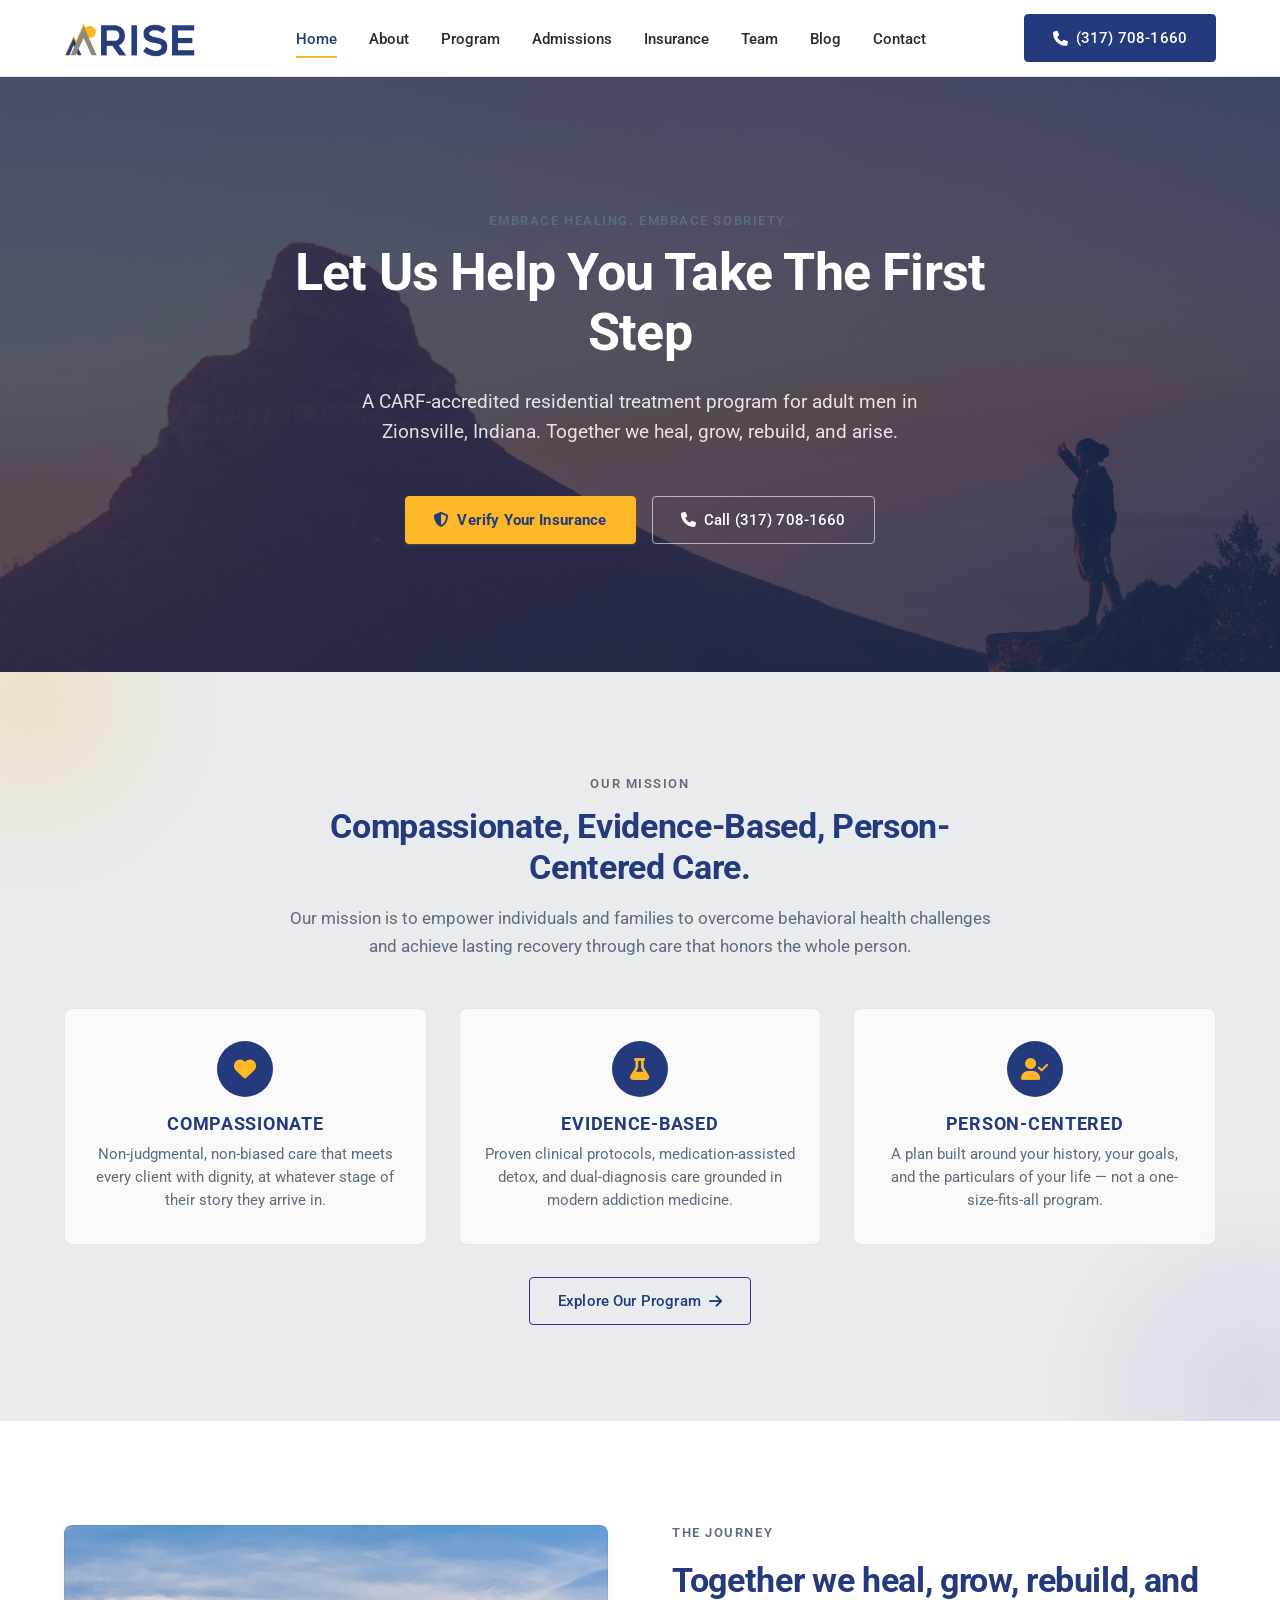
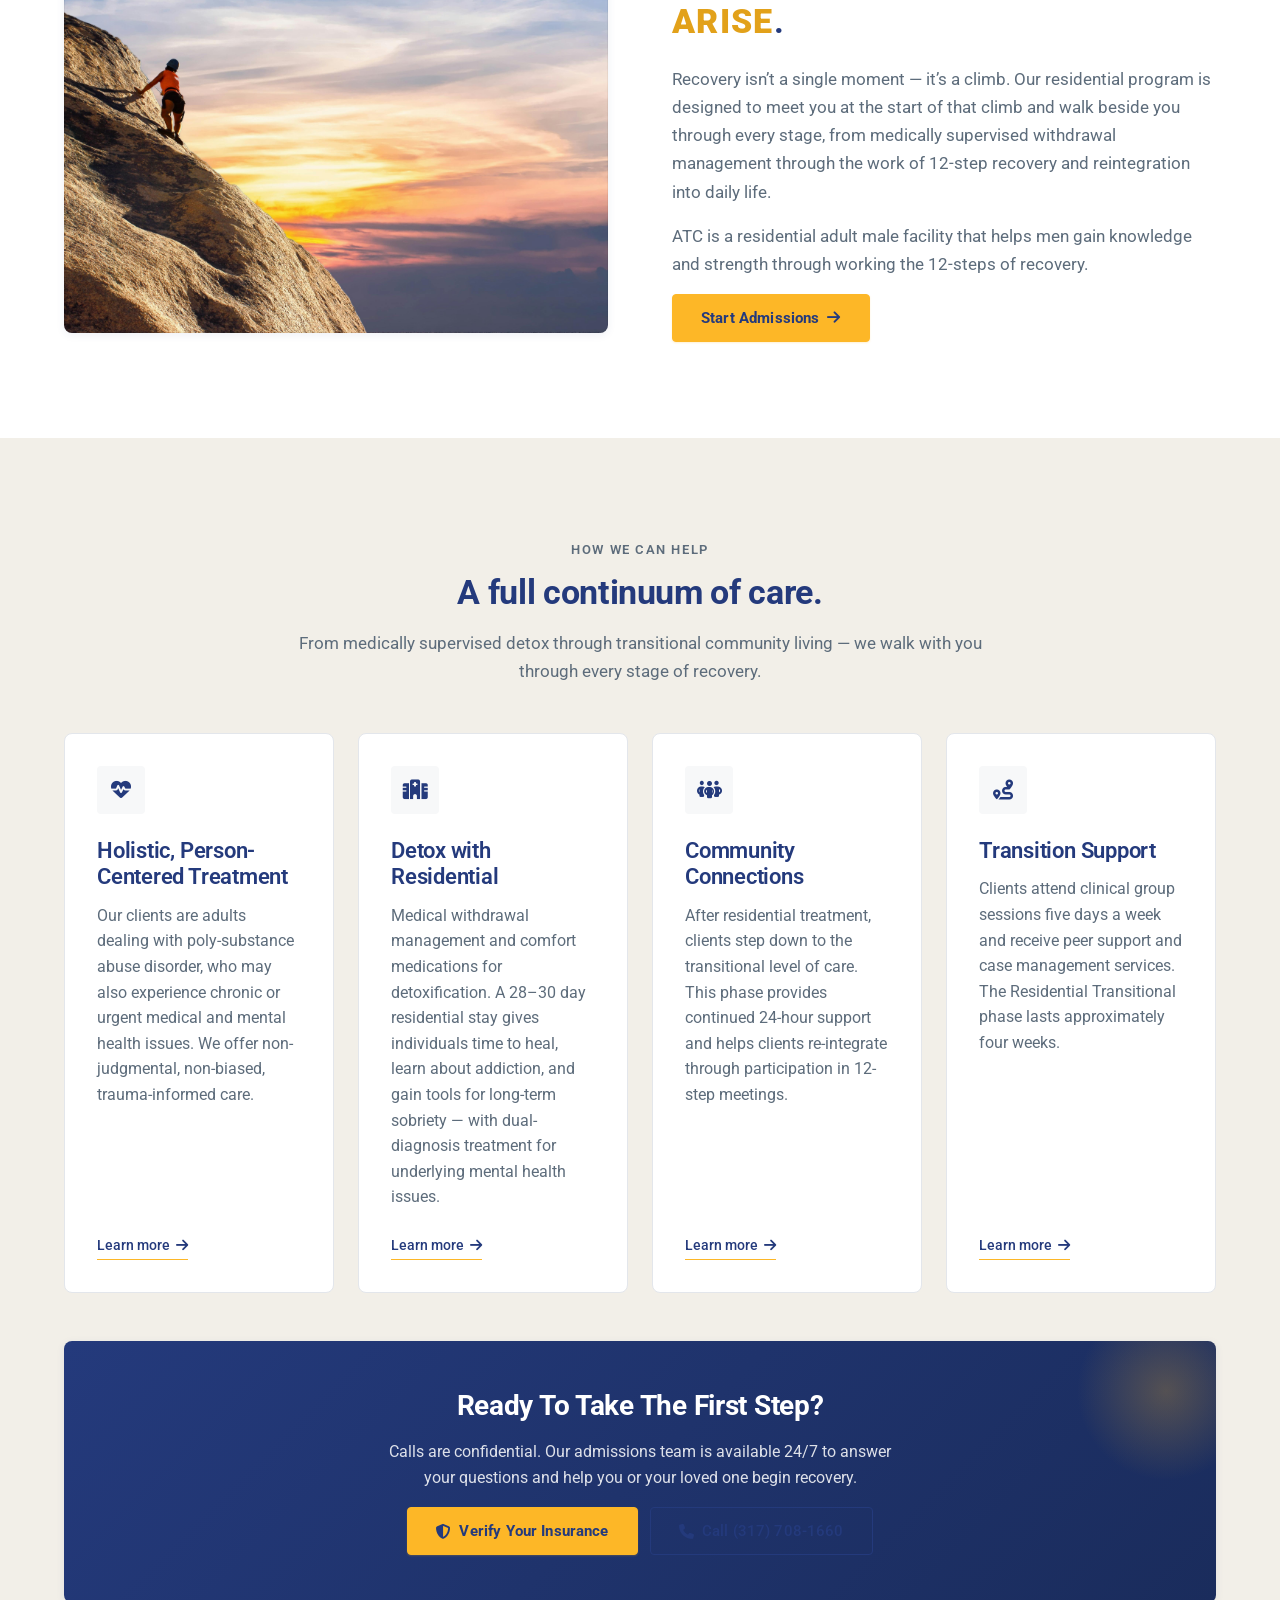
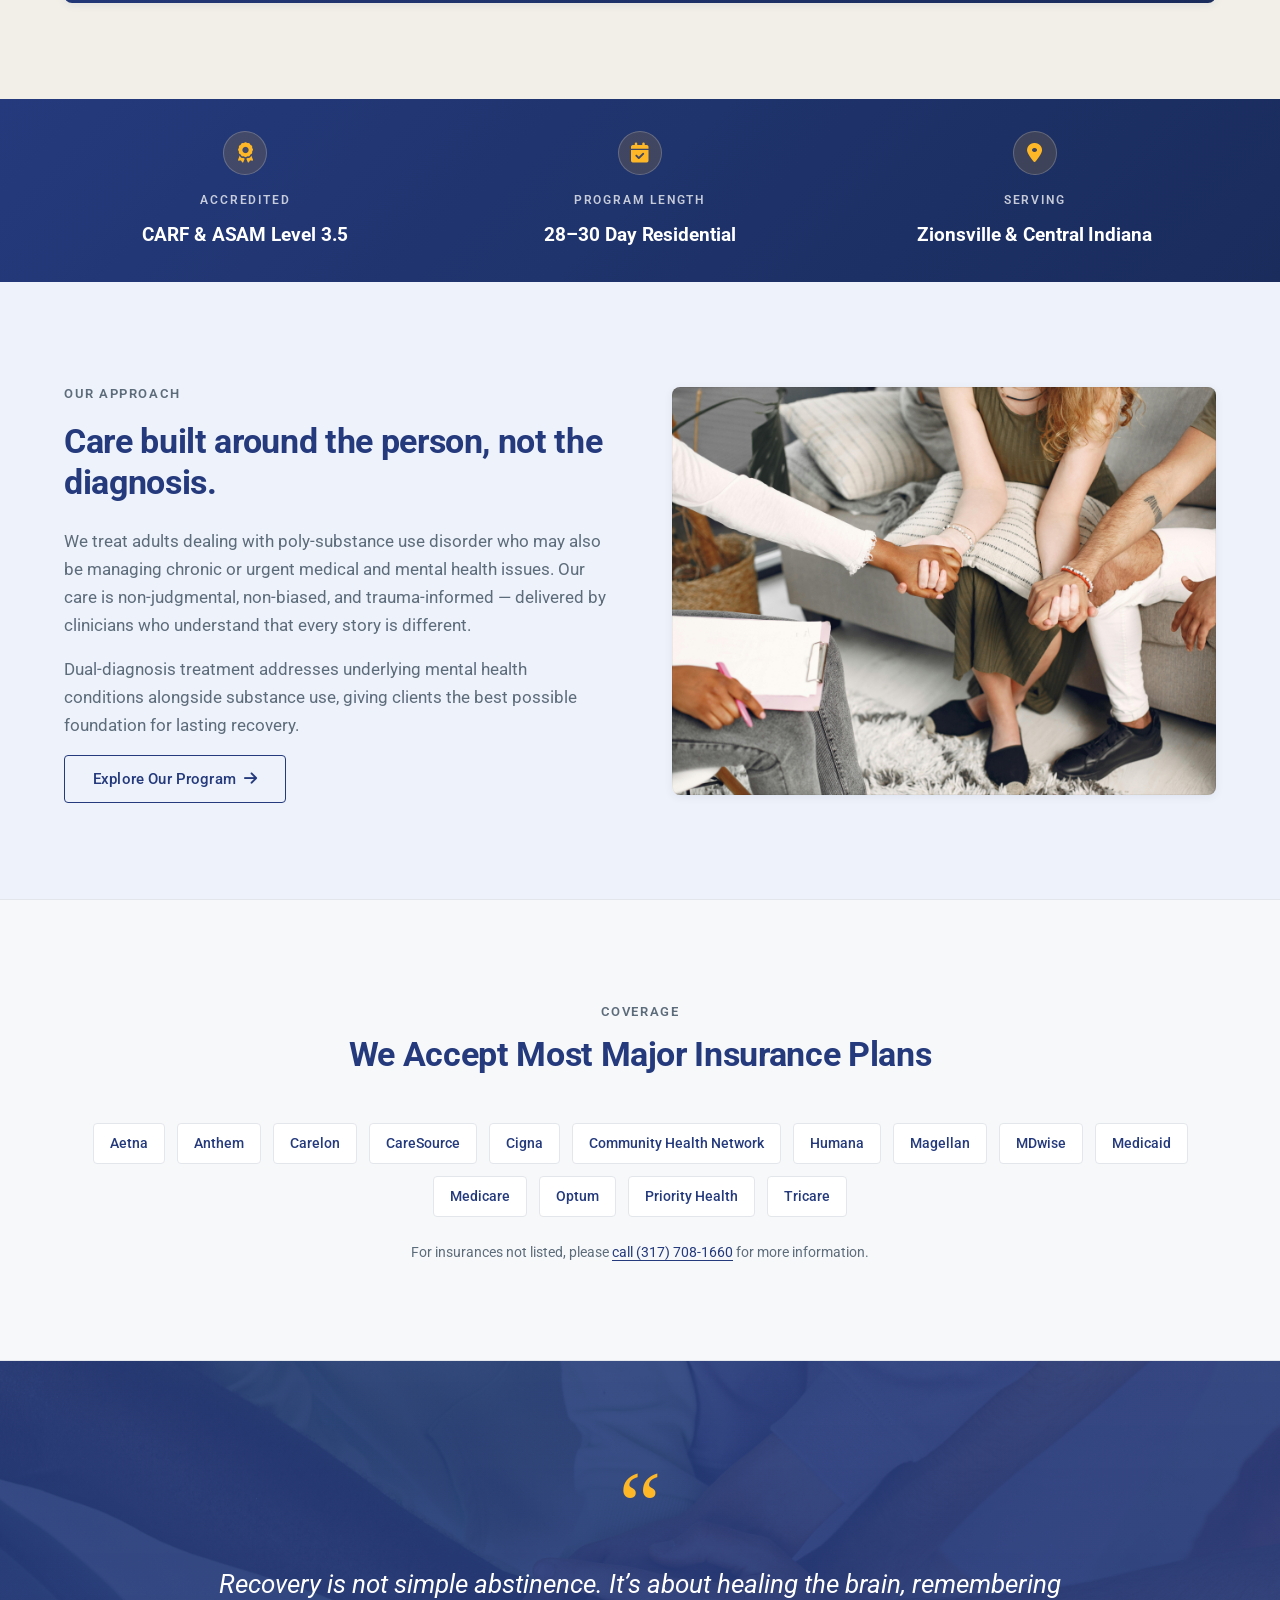
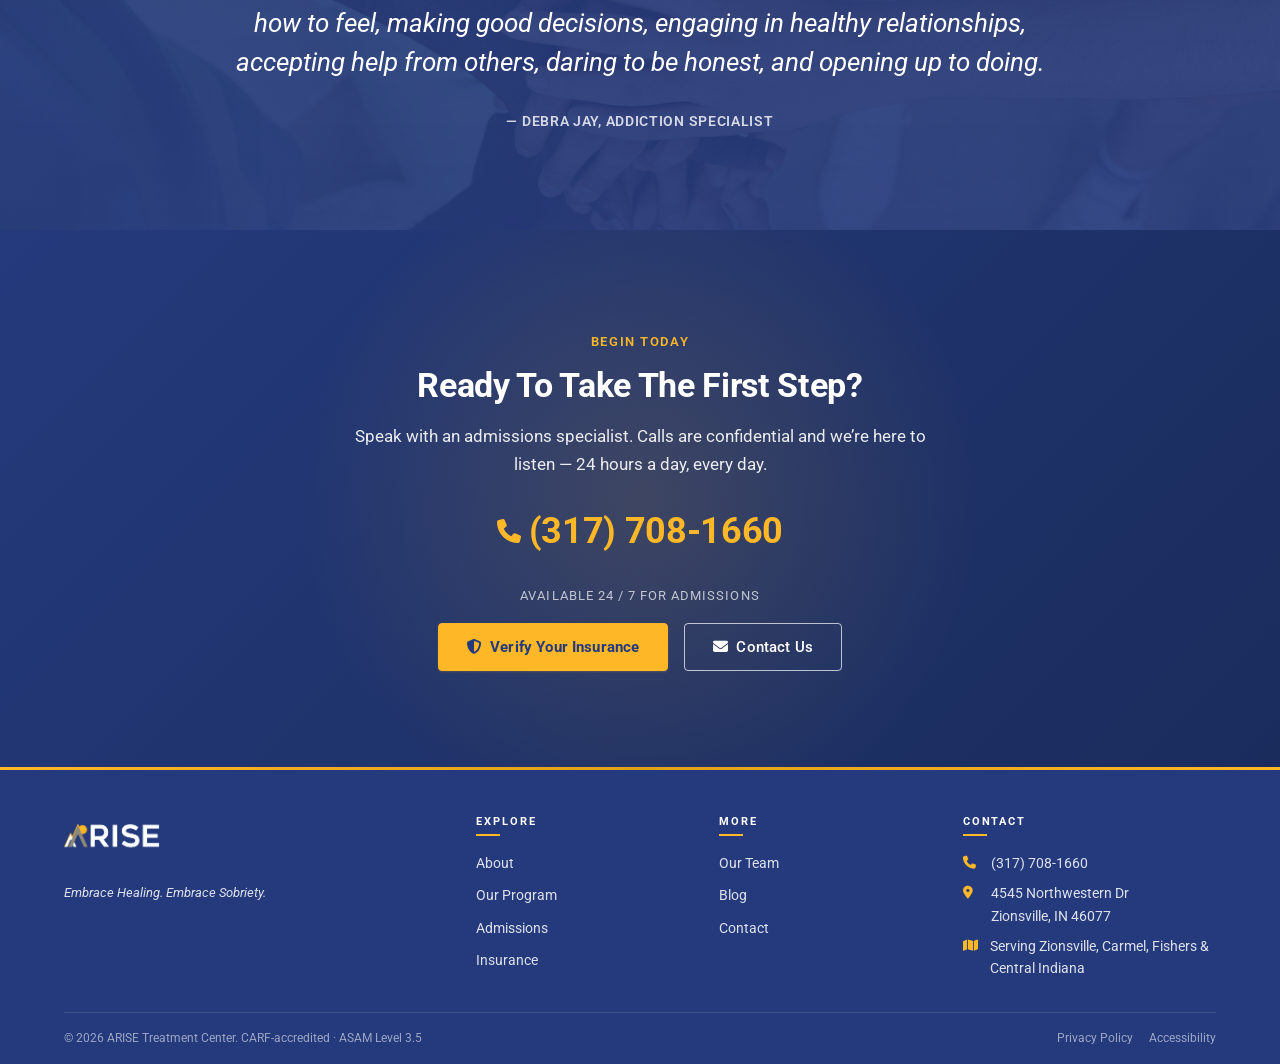
==== index.html @ 54f766f6 "base creation" ====
<!doctype html>
<html lang="en">
<head>
  <meta charset="utf-8">
  <meta name="viewport" content="width=device-width, initial-scale=1">
  <title>ARISE Treatment Center | Residential Addiction Treatment in Zionsville, IN</title>
  <meta name="description" content="ARISE Treatment Center is a CARF-accredited residential addiction treatment facility for adult men in Zionsville, Indiana. Compassionate, evidence-based care to help you take the first step.">
  <meta name="theme-color" content="#243a7c">

  <!-- TODO: Replace with real favicon when brand assets are final -->
  <link rel="icon" href="data:,">

  <!-- Open Graph / social sharing -->
  <meta property="og:title" content="ARISE Treatment Center">
  <meta property="og:description" content="Residential addiction treatment for adult men in Zionsville, Indiana. Let us help you take the first step.">
  <meta property="og:type" content="website">
  <meta property="og:url" content="https://arisetreatmentcenter.org/">

  <!-- Fonts -->
  <link rel="preconnect" href="https://fonts.googleapis.com">
  <link rel="preconnect" href="https://fonts.gstatic.com" crossorigin>
  <link rel="stylesheet" href="https://fonts.googleapis.com/css2?family=Roboto:wght@400;500;700;900&display=swap">

  <!-- Icons -->
  <link rel="stylesheet" href="https://cdnjs.cloudflare.com/ajax/libs/font-awesome/6.5.1/css/all.min.css" crossorigin="anonymous" referrerpolicy="no-referrer">

  <!-- Styles -->
  <link rel="stylesheet" href="assets/css/styles.css">
</head>
<body>
  <a class="skip-link" href="#main">Skip to main content</a>

  <!-- ============== HEADER ============== -->
  <header class="site-header" role="banner">
    <div class="container site-header__inner">
      <a class="site-header__logo" href="index.html" aria-label="ARISE Treatment Center home">
        <img src="assets/images/logo/FULL_WORD.png" alt="ARISE Treatment Center">
      </a>

      <nav class="site-nav" aria-label="Primary">
        <ul>
          <li><a href="index.html" aria-current="page">Home</a></li>
          <li><a href="about.html">About</a></li>
          <li><a href="program.html">Program</a></li>
          <li><a href="admissions.html">Admissions</a></li>
          <li><a href="insurance.html">Insurance</a></li>
          <li><a href="team.html">Team</a></li>
          <li><a href="blog/index.html">Blog</a></li>
          <li><a href="contact.html">Contact</a></li>
        </ul>
      </nav>

      <a class="btn btn-secondary site-header__cta" href="tel:+13177081660">
        <i class="fa-solid fa-phone" aria-hidden="true"></i>
        (317) 708-1660
      </a>

      <button class="nav-toggle" type="button" aria-expanded="false" aria-controls="mobile-nav" aria-label="Toggle navigation menu">
        <span></span>
        <span></span>
        <span></span>
      </button>
    </div>

    <div class="mobile-nav" id="mobile-nav" aria-hidden="true">
      <ul>
        <li><a href="index.html" aria-current="page">Home</a></li>
        <li><a href="about.html">About</a></li>
        <li><a href="program.html">Program</a></li>
        <li><a href="admissions.html">Admissions</a></li>
        <li><a href="insurance.html">Insurance</a></li>
        <li><a href="team.html">Team</a></li>
        <li><a href="blog/index.html">Blog</a></li>
        <li><a href="contact.html">Contact</a></li>
      </ul>
      <a class="btn btn-secondary mobile-nav__cta" href="tel:+13177081660">
        <i class="fa-solid fa-phone" aria-hidden="true"></i>
        Call (317) 708-1660
      </a>
    </div>
  </header>

  <main id="main">
    <!-- ============== HERO ============== -->
    <section class="hero" aria-labelledby="hero-heading">
      <div class="container hero__inner">
        <p class="eyebrow">Embrace Healing. Embrace Sobriety.</p>
        <h1 id="hero-heading" class="hero__display">Let Us Help You Take The First Step</h1>
        <p class="hero__lede">
          A CARF-accredited residential treatment program for adult men in Zionsville, Indiana.
          Together we heal, grow, rebuild, and arise.
        </p>
        <div class="hero__actions">
          <!-- TODO: Replace with Microsoft Forms URL for insurance verification -->
          <a class="btn btn-primary" href="#">
            <i class="fa-solid fa-shield-halved" aria-hidden="true"></i>
            Verify Your Insurance
          </a>
          <a class="btn btn-outline" href="tel:+13177081660">
            <i class="fa-solid fa-phone" aria-hidden="true"></i>
            Call (317) 708-1660
          </a>
        </div>
      </div>
    </section>

    <!-- ============== MISSION ============== -->
    <section class="section section--mist mission" aria-labelledby="mission-heading">
      <div class="container">
        <div class="section-heading">
          <span class="eyebrow">Our Mission</span>
          <h2 id="mission-heading">Compassionate, Evidence-Based, Person-Centered Care.</h2>
          <p>
            Our mission is to empower individuals and families to overcome behavioral health
            challenges and achieve lasting recovery through care that honors the whole person.
          </p>
        </div>

        <div class="pillars">
          <div class="pillar">
            <span class="pillar__icon" aria-hidden="true"><i class="fa-solid fa-heart"></i></span>
            <h3 class="pillar__title">Compassionate</h3>
            <p class="pillar__body">Non-judgmental, non-biased care that meets every client with dignity, at whatever stage of their story they arrive in.</p>
          </div>
          <div class="pillar">
            <span class="pillar__icon" aria-hidden="true"><i class="fa-solid fa-flask"></i></span>
            <h3 class="pillar__title">Evidence-Based</h3>
            <p class="pillar__body">Proven clinical protocols, medication-assisted detox, and dual-diagnosis care grounded in modern addiction medicine.</p>
          </div>
          <div class="pillar">
            <span class="pillar__icon" aria-hidden="true"><i class="fa-solid fa-user-check"></i></span>
            <h3 class="pillar__title">Person-Centered</h3>
            <p class="pillar__body">A plan built around your history, your goals, and the particulars of your life &mdash; not a one-size-fits-all program.</p>
          </div>
        </div>

        <div class="text-center" style="margin-top: var(--space-6);">
          <a class="btn btn-outline" href="program.html">
            Explore Our Program
            <i class="fa-solid fa-arrow-right" aria-hidden="true"></i>
          </a>
        </div>
      </div>
    </section>

    <!-- ============== IMAGE + TEXT SPLIT 1 ============== -->
    <section class="section section--white" aria-labelledby="journey-heading">
      <div class="container">
        <div class="split">
          <div class="split__media">
            <img src="assets/images/photos/climb-first-step.jpg" alt="Person ascending a mountain at sunrise, symbolizing the first step of recovery.">
          </div>
          <div class="split__body">
            <span class="eyebrow">The Journey</span>
            <h2 id="journey-heading">Together we heal, grow, rebuild, and <span class="brand-arise">ARISE</span>.</h2>
            <p>
              Recovery isn&rsquo;t a single moment &mdash; it&rsquo;s a climb. Our residential
              program is designed to meet you at the start of that climb and walk beside you
              through every stage, from medically supervised withdrawal management through
              the work of 12-step recovery and reintegration into daily life.
            </p>
            <p>
              ATC is a residential adult male facility that helps men gain knowledge and
              strength through working the 12-steps of recovery.
            </p>
            <a class="btn btn-primary" href="admissions.html">
              Start Admissions
              <i class="fa-solid fa-arrow-right" aria-hidden="true"></i>
            </a>
          </div>
        </div>
      </div>
    </section>

    <!-- ============== SERVICES ============== -->
    <section class="section section--sand" aria-labelledby="services-heading">
      <div class="container">
        <div class="section-heading">
          <span class="eyebrow">How We Can Help</span>
          <h2 id="services-heading">A full continuum of care.</h2>
          <p>From medically supervised detox through transitional community living — we walk with you through every stage of recovery.</p>
        </div>

        <div class="service-grid">
          <article class="card">
            <span class="card__icon" aria-hidden="true"><i class="fa-solid fa-heart-pulse"></i></span>
            <h3 class="card__title">Holistic, Person-Centered Treatment</h3>
            <p class="card__body">
              Our clients are adults dealing with poly-substance abuse disorder, who may also experience
              chronic or urgent medical and mental health issues. We offer non-judgmental, non-biased,
              trauma-informed care.
            </p>
            <a class="card__link" href="program.html">Learn more <i class="fa-solid fa-arrow-right" aria-hidden="true"></i></a>
          </article>

          <article class="card">
            <span class="card__icon" aria-hidden="true"><i class="fa-solid fa-hospital"></i></span>
            <h3 class="card__title">Detox with Residential</h3>
            <p class="card__body">
              Medical withdrawal management and comfort medications for detoxification. A 28–30 day
              residential stay gives individuals time to heal, learn about addiction, and gain tools
              for long-term sobriety — with dual-diagnosis treatment for underlying mental health issues.
            </p>
            <a class="card__link" href="program.html">Learn more <i class="fa-solid fa-arrow-right" aria-hidden="true"></i></a>
          </article>

          <article class="card">
            <span class="card__icon" aria-hidden="true"><i class="fa-solid fa-people-group"></i></span>
            <h3 class="card__title">Community Connections</h3>
            <p class="card__body">
              After residential treatment, clients step down to the transitional level of care. This phase
              provides continued 24-hour support and helps clients re-integrate through participation in
              12-step meetings.
            </p>
            <a class="card__link" href="program.html">Learn more <i class="fa-solid fa-arrow-right" aria-hidden="true"></i></a>
          </article>

          <article class="card">
            <span class="card__icon" aria-hidden="true"><i class="fa-solid fa-route"></i></span>
            <h3 class="card__title">Transition Support</h3>
            <p class="card__body">
              Clients attend clinical group sessions five days a week and receive peer support and case
              management services. The Residential Transitional phase lasts approximately four weeks.
            </p>
            <a class="card__link" href="program.html">Learn more <i class="fa-solid fa-arrow-right" aria-hidden="true"></i></a>
          </article>
        </div>

        <div class="cta-inline" role="region" aria-label="Next step call to action">
          <h3>Ready To Take The First Step?</h3>
          <p>Calls are confidential. Our admissions team is available 24/7 to answer your questions and help you or your loved one begin recovery.</p>
          <div class="cta-inline__actions">
            <!-- TODO: Replace with Microsoft Forms URL for insurance verification -->
            <a class="btn btn-primary" href="#">
              <i class="fa-solid fa-shield-halved" aria-hidden="true"></i>
              Verify Your Insurance
            </a>
            <a class="btn btn-outline" href="tel:+13177081660">
              <i class="fa-solid fa-phone" aria-hidden="true"></i>
              Call (317) 708-1660
            </a>
          </div>
        </div>
      </div>
    </section>

    <!-- ============== TRUST BAND ============== -->
    <section class="trust-band" aria-label="Credentials and service area">
      <div class="container">
        <div class="trust-band__inner">
          <div class="trust-item">
            <span class="trust-item__icon" aria-hidden="true"><i class="fa-solid fa-award"></i></span>
            <span class="trust-item__label">Accredited</span>
            <span class="trust-item__value">CARF &amp; ASAM Level 3.5</span>
          </div>
          <div class="trust-item">
            <span class="trust-item__icon" aria-hidden="true"><i class="fa-solid fa-calendar-check"></i></span>
            <span class="trust-item__label">Program Length</span>
            <span class="trust-item__value">28&ndash;30 Day Residential</span>
          </div>
          <div class="trust-item">
            <span class="trust-item__icon" aria-hidden="true"><i class="fa-solid fa-location-dot"></i></span>
            <span class="trust-item__label">Serving</span>
            <span class="trust-item__value">Zionsville &amp; Central Indiana</span>
          </div>
        </div>
      </div>
    </section>

    <!-- ============== IMAGE + TEXT SPLIT 2 ============== -->
    <section class="section section--sky" aria-labelledby="care-heading">
      <div class="container">
        <div class="split split--reverse">
          <div class="split__media">
            <img src="assets/images/photos/therapy-hands.jpg" alt="A counseling session showing a therapist and clients holding hands in support.">
          </div>
          <div class="split__body">
            <span class="eyebrow">Our Approach</span>
            <h2 id="care-heading">Care built around the person, not the diagnosis.</h2>
            <p>
              We treat adults dealing with poly-substance use disorder who may also be
              managing chronic or urgent medical and mental health issues. Our care is
              non-judgmental, non-biased, and trauma-informed &mdash; delivered by clinicians
              who understand that every story is different.
            </p>
            <p>
              Dual-diagnosis treatment addresses underlying mental health conditions
              alongside substance use, giving clients the best possible foundation for
              lasting recovery.
            </p>
            <a class="btn btn-outline" href="program.html">
              Explore Our Program
              <i class="fa-solid fa-arrow-right" aria-hidden="true"></i>
            </a>
          </div>
        </div>
      </div>
    </section>

    <!-- ============== INSURANCE STRIP ============== -->
    <section class="insurance section" aria-labelledby="insurance-heading">
      <div class="container">
        <div class="section-heading">
          <span class="eyebrow">Coverage</span>
          <h2 id="insurance-heading">We Accept Most Major Insurance Plans</h2>
        </div>
        <ul class="insurance__list" aria-label="Insurances accepted">
          <li>Aetna</li>
          <li>Anthem</li>
          <li>Carelon</li>
          <li>CareSource</li>
          <li>Cigna</li>
          <li>Community Health Network</li>
          <li>Humana</li>
          <li>Magellan</li>
          <li>MDwise</li>
          <li>Medicaid</li>
          <li>Medicare</li>
          <li>Optum</li>
          <li>Priority Health</li>
          <li>Tricare</li>
        </ul>
        <p class="insurance__note">For insurances not listed, please <a href="tel:+13177081660">call (317) 708-1660</a> for more information.</p>
      </div>
    </section>

    <!-- ============== TESTIMONIAL ============== -->
    <section class="testimonial" aria-label="Featured quote">
      <div class="container">
        <blockquote>
          <q>Recovery is not simple abstinence. It&rsquo;s about healing the brain, remembering how to feel, making good decisions, engaging in healthy relationships, accepting help from others, daring to be honest, and opening up to doing.</q>
          <cite>&mdash; Debra Jay, Addiction Specialist</cite>
        </blockquote>
      </div>
    </section>

    <!-- ============== FINAL CTA (ABOVE FOOTER) ============== -->
    <section class="cta-band section" aria-labelledby="final-cta-heading">
      <div class="container">
        <span class="eyebrow">Begin Today</span>
        <h2 id="final-cta-heading">Ready To Take The First Step?</h2>
        <p>Speak with an admissions specialist. Calls are confidential and we&rsquo;re here to listen &mdash; 24 hours a day, every day.</p>

        <a class="cta-band__phone" href="tel:+13177081660" aria-label="Call ARISE Treatment Center at 317-708-1660">
          <i class="fa-solid fa-phone" aria-hidden="true"></i>
          (317) 708-1660
        </a>
        <span class="cta-band__available">Available 24 / 7 for admissions</span>

        <div class="cta-band__actions">
          <!-- TODO: Replace with Microsoft Forms URL for insurance verification -->
          <a class="btn btn-primary" href="#">
            <i class="fa-solid fa-shield-halved" aria-hidden="true"></i>
            Verify Your Insurance
          </a>
          <a class="btn btn-outline" href="contact.html">
            <i class="fa-solid fa-envelope" aria-hidden="true"></i>
            Contact Us
          </a>
        </div>
      </div>
    </section>
  </main>

  <!-- ============== FOOTER ============== -->
    <footer class="site-footer" role="contentinfo">
    <div class="container">
      <div class="site-footer__grid">
        <div>
          <a class="site-footer__brand" href="index.html"><img src="assets/images/logo/FULL_WORD_w.png" alt="ARISE Treatment Center"></a>
          <p class="site-footer__tagline">Embrace Healing. Embrace Sobriety.</p>
        </div>

        <div>
          <h3>Explore</h3>
          <ul>
            <li><a href="about.html">About</a></li>
            <li><a href="program.html">Our Program</a></li>
            <li><a href="admissions.html">Admissions</a></li>
            <li><a href="insurance.html">Insurance</a></li>
          </ul>
        </div>

        <div>
          <h3>More</h3>
          <ul>
            <li><a href="team.html">Our Team</a></li>
            <li><a href="blog/index.html">Blog</a></li>
            <li><a href="contact.html">Contact</a></li>
          </ul>
        </div>

        <div>
          <h3>Contact</h3>
          <div class="site-footer__contact">
            <div class="site-footer__contact-line">
              <i class="fa-solid fa-phone" aria-hidden="true"></i>
              <a href="tel:+13177081660">(317) 708-1660</a>
            </div>
            <div class="site-footer__contact-line">
              <i class="fa-solid fa-location-dot" aria-hidden="true"></i>
              <span>4545 Northwestern Dr<br>Zionsville, IN 46077</span>
            </div>
            <div class="site-footer__contact-line">
              <i class="fa-solid fa-map" aria-hidden="true"></i>
              <span>Serving Zionsville, Carmel, Fishers &amp; Central Indiana</span>
            </div>
          </div>
        </div>
      </div>

      <div class="site-footer__bottom">
        <span>&copy; 2026 ARISE Treatment Center. CARF-accredited &middot; ASAM Level 3.5</span>
        <div class="site-footer__bottom-links">
          <a href="#">Privacy Policy</a>
          <a href="#">Accessibility</a>
        </div>
      </div>
    </div>
  </footer>

  <a class="sticky-call" href="tel:+13177081660" aria-label="Call ARISE Treatment Center at (317) 708-1660">
    <i class="fa-solid fa-phone" aria-hidden="true"></i>
    <span>Call Now</span>
  </a>

  <script src="assets/js/main.js" defer></script>
</body>
</html>
---- assets/css/styles.css ----
/* =========================================================
   ARISE Treatment Center — Design System & Global Styles
   Clean modern. Navy + warm gray foundation, yellow as a small accent.
   ========================================================= */

/* ---------- Reset ---------- */
*,
*::before,
*::after {
  box-sizing: border-box;
}

html {
  -webkit-text-size-adjust: 100%;
  scroll-behavior: smooth;
}

body,
h1, h2, h3, h4, h5, h6,
p, figure, blockquote, dl, dd, ul, ol {
  margin: 0;
}

ul, ol {
  padding: 0;
  list-style: none;
}

img, svg, video {
  max-width: 100%;
  height: auto;
  display: block;
}

a {
  color: inherit;
  text-decoration: none;
}

button {
  font: inherit;
  cursor: pointer;
  border: none;
  background: none;
}

/* ---------- Design tokens ---------- */
:root {
  /* Brand colors */
  --color-navy:        #243a7c;
  --color-navy-dark:   #1a2c5c;
  --color-yellow:      #fdb727;
  --color-yellow-dark: #e2a11a;
  --color-warm-gray:   #8e8978;

  /* Neutrals */
  --color-off-white:   #f7f8f9;
  --color-white:       #ffffff;
  --color-text:        #2b2b2b;
  --color-text-muted:  #5d6c7b;
  --color-border:      #e3e6eb;

  /* Spacing scale */
  --space-1:  4px;
  --space-2:  8px;
  --space-3:  12px;
  --space-4:  16px;
  --space-5:  24px;
  --space-6:  32px;
  --space-7:  48px;
  --space-8:  64px;
  --space-9:  96px;
  --space-10: 128px;

  /* Typography */
  --font-sans: "Roboto", -apple-system, BlinkMacSystemFont, "Segoe UI", sans-serif;

  --fs-display: 52px;
  --fs-h1:      44px;
  --fs-h2:      34px;
  --fs-h3:      22px;
  --fs-body:    17px;
  --fs-small:   14px;

  --lh-tight: 1.2;
  --lh-body:  1.65;

  --fw-regular:  400;
  --fw-medium:   500;
  --fw-semibold: 600;
  --fw-bold:     700;
  --fw-black:    900;

  /* Layout */
  --container-max: 1200px;
  --radius-sm: 4px;
  --radius-md: 8px;
  --radius-lg: 12px;

  /* Elevation — subtle, not marketing-y */
  --shadow-sm: 0 1px 2px rgba(36, 58, 124, 0.06);
  --shadow-md: 0 2px 8px rgba(36, 58, 124, 0.08);
  --shadow-lg: 0 8px 24px rgba(36, 58, 124, 0.10);

  --ease: cubic-bezier(0.2, 0.8, 0.2, 1);
}

@media (max-width: 640px) {
  :root {
    --fs-display: 34px;
    --fs-h1:      30px;
    --fs-h2:      24px;
    --fs-h3:      20px;
    --fs-body:    16px;
  }
}

/* ---------- Base ---------- */
body {
  font-family: var(--font-sans);
  font-size: var(--fs-body);
  line-height: var(--lh-body);
  color: var(--color-text);
  background: var(--color-white);
  -webkit-font-smoothing: antialiased;
  -moz-osx-font-smoothing: grayscale;
}

h1, h2, h3, h4 {
  line-height: var(--lh-tight);
  color: var(--color-navy);
  font-weight: var(--fw-medium);
  letter-spacing: -0.01em;
}

h1 { font-size: var(--fs-h1); font-weight: var(--fw-bold); }
h2 { font-size: var(--fs-h2); font-weight: var(--fw-bold); }
h3 { font-size: var(--fs-h3); font-weight: var(--fw-semibold); }

p { color: var(--color-text); }

a {
  color: var(--color-navy);
  text-decoration: underline;
  text-decoration-thickness: 1px;
  text-underline-offset: 3px;
  transition: color 0.2s var(--ease);
}
a:hover { color: var(--color-yellow-dark); }

:focus-visible {
  outline: 2px solid var(--color-yellow);
  outline-offset: 3px;
  border-radius: 2px;
}

/* Accessibility helpers */
.sr-only {
  position: absolute;
  width: 1px; height: 1px;
  padding: 0; margin: -1px;
  overflow: hidden;
  clip: rect(0, 0, 0, 0);
  white-space: nowrap;
  border: 0;
}

.skip-link {
  position: absolute;
  left: -9999px;
  top: 0;
  background: var(--color-navy);
  color: var(--color-white);
  padding: var(--space-3) var(--space-5);
  z-index: 1000;
}
.skip-link:focus {
  left: var(--space-4);
  top: var(--space-4);
}

/* ---------- Layout utilities ---------- */
.container {
  width: 100%;
  max-width: var(--container-max);
  margin-inline: auto;
  padding-inline: var(--space-5);
}

.section {
  padding-block: var(--space-8);
}

@media (min-width: 1025px) {
  .section { padding-block: var(--space-9); }
}

.section--navy {
  background: var(--color-navy);
  color: var(--color-white);
}
.section--navy h1,
.section--navy h2,
.section--navy h3 { color: var(--color-white); }
.section--navy p { color: rgba(255, 255, 255, 0.9); }

.section--off-white { background: var(--color-off-white); }
.section--white     { background: var(--color-white); }
.section--cream     { background: #fdf6e3; }
.section--sand      { background: #f2efe8; }
.section--sky       { background: #eef2fa; }
.section--mist      { background: #e9ecef; }
.section--gradient-warm {
  background: linear-gradient(135deg, #fdf6e3 0%, #fbeac6 100%);
}
.section--gradient-cool {
  background: linear-gradient(180deg, #eef2fa 0%, #f7f8fb 100%);
}

/* ARISE wordmark emphasis inside body copy */
.brand-arise {
  font-weight: var(--fw-black);
  letter-spacing: 0.04em;
  color: var(--color-yellow-dark);
}
.section--navy .brand-arise,
.testimonial .brand-arise,
.hero .brand-arise { color: var(--color-yellow); }

.text-center { text-align: center; }

.eyebrow {
  display: inline-block;
  font-size: 13px;
  font-weight: var(--fw-semibold);
  text-transform: uppercase;
  letter-spacing: 0.12em;
  color: var(--color-text-muted);
  margin-bottom: var(--space-3);
}
.section--navy .eyebrow { color: rgba(255, 255, 255, 0.75); }

/* ---------- Buttons ---------- */
.btn {
  position: relative;
  display: inline-flex;
  align-items: center;
  justify-content: center;
  gap: var(--space-2);
  padding: 14px 28px;
  font-family: var(--font-sans);
  font-size: 15px;
  font-weight: var(--fw-medium);
  text-decoration: none;
  letter-spacing: 0.01em;
  border-radius: var(--radius-sm);
  border: 1.5px solid transparent;
  transition: background 0.25s var(--ease), color 0.25s var(--ease), border-color 0.25s var(--ease), transform 0.2s var(--ease), box-shadow 0.25s var(--ease);
  cursor: pointer;
  line-height: 1.2;
  overflow: hidden;
  isolation: isolate;
}
.btn i { transition: transform 0.25s var(--ease); }
.btn:hover { transform: translateY(-2px); }
.btn:hover i { transform: translateX(3px); }
.btn:active { transform: translateY(0); }

/* Yellow: primary action. Navy text on yellow meets AA contrast. */
.btn-primary {
  background: var(--color-yellow);
  color: var(--color-navy);
  border-color: var(--color-yellow);
  font-weight: var(--fw-bold);
  box-shadow: 0 1px 2px rgba(253, 183, 39, 0.2);
}
.btn-primary:hover {
  background: var(--color-yellow-dark);
  border-color: var(--color-yellow-dark);
  color: var(--color-navy);
  box-shadow: 0 6px 16px rgba(253, 183, 39, 0.35);
}

.btn-secondary {
  background: var(--color-navy);
  color: var(--color-white);
  border-color: var(--color-navy);
}
.btn-secondary:hover {
  background: var(--color-navy-dark);
  border-color: var(--color-navy-dark);
  color: var(--color-white);
  box-shadow: 0 6px 16px rgba(36, 58, 124, 0.3);
}

/* Outline: "fill from left" animation on hover */
.btn-outline {
  background: transparent;
  color: var(--color-navy);
  border-color: var(--color-navy);
  position: relative;
}
.btn-outline::before {
  content: "";
  position: absolute;
  inset: 0;
  background: var(--color-navy);
  transform: scaleX(0);
  transform-origin: left center;
  transition: transform 0.35s var(--ease);
  z-index: -1;
}
.btn-outline:hover::before { transform: scaleX(1); }
.btn-outline:hover { color: var(--color-white); }

.section--navy .btn-outline,
.hero .btn-outline {
  color: var(--color-white);
  border-color: rgba(255, 255, 255, 0.6);
}
.section--navy .btn-outline::before,
.hero .btn-outline::before { background: var(--color-white); }
.section--navy .btn-outline:hover,
.hero .btn-outline:hover {
  color: var(--color-navy);
  border-color: var(--color-white);
}

/* Reduced motion: keep color changes, drop movement */
@media (prefers-reduced-motion: reduce) {
  .btn, .btn i, .btn-outline::before { transition: background 0.2s, color 0.2s, border-color 0.2s; transform: none !important; }
  .btn:hover { transform: none; }
  .btn-outline::before { display: none; }
  .btn-outline:hover { background: var(--color-navy); color: var(--color-white); }
}

/* ---------- Card ---------- */
.card {
  background: var(--color-white);
  border: 1px solid var(--color-border);
  border-radius: var(--radius-md);
  padding: var(--space-6);
  transition: border-color 0.2s var(--ease), box-shadow 0.2s var(--ease);
  height: 100%;
  display: flex;
  flex-direction: column;
}
.card:hover {
  border-color: var(--color-navy);
  box-shadow: var(--shadow-md);
}
.card__icon {
  width: 48px;
  height: 48px;
  display: inline-flex;
  align-items: center;
  justify-content: center;
  color: var(--color-navy);
  background: var(--color-off-white);
  border-radius: var(--radius-sm);
  font-size: 20px;
  margin-bottom: var(--space-5);
}
.card__title {
  margin-bottom: var(--space-3);
  color: var(--color-navy);
}
.card__body {
  color: var(--color-text-muted);
  flex: 1;
  margin-bottom: var(--space-5);
  font-size: 16px;
  line-height: 1.6;
}
.card__link {
  font-weight: var(--fw-medium);
  color: var(--color-navy);
  text-decoration: none;
  font-size: 14px;
  display: inline-flex;
  align-items: center;
  gap: 6px;
  border-bottom: 1.5px solid var(--color-yellow);
  padding-bottom: 2px;
  align-self: flex-start;
  transition: color 0.2s var(--ease), border-color 0.2s var(--ease);
}
.card__link i { transition: transform 0.25s var(--ease); }
.card:hover .card__link { color: var(--color-yellow-dark); }
.card:hover .card__link i { transform: translateX(4px); }
@media (prefers-reduced-motion: reduce) {
  .card__link i, .split__media img { transition: none; transform: none !important; }
}

/* ---------- Header ---------- */
.site-header {
  position: sticky;
  top: 0;
  z-index: 100;
  background: var(--color-white);
  border-bottom: 1px solid var(--color-border);
}
.site-header__inner {
  display: flex;
  align-items: center;
  justify-content: space-between;
  gap: var(--space-5);
  padding-block: var(--space-3);
}
.site-header__logo {
  display: inline-flex;
  align-items: center;
  text-decoration: none;
}
.site-header__logo img {
  height: 44px;
  width: auto;
}

.site-nav {
  display: none;
}
.site-nav ul {
  display: flex;
  gap: var(--space-6);
}
.site-nav a {
  color: var(--color-text);
  text-decoration: none;
  font-weight: var(--fw-medium);
  font-size: 15px;
  padding: var(--space-2) 0;
  position: relative;
  transition: color 0.2s var(--ease);
}
.site-nav a:hover { color: var(--color-navy); }
.site-nav a[aria-current="page"] {
  color: var(--color-navy);
}
.site-nav a[aria-current="page"]::after {
  content: "";
  position: absolute;
  left: 0; right: 0; bottom: -2px;
  height: 2px;
  background: var(--color-yellow);
}

.site-header__cta { display: none; }

.nav-toggle {
  display: inline-flex;
  flex-direction: column;
  justify-content: center;
  gap: 5px;
  width: 44px;
  height: 44px;
  padding: 10px;
  border-radius: var(--radius-sm);
}
.nav-toggle:hover { background: var(--color-off-white); }
.nav-toggle span {
  display: block;
  width: 100%;
  height: 2px;
  background: var(--color-navy);
  transition: transform 0.2s var(--ease), opacity 0.2s var(--ease);
}
.nav-toggle[aria-expanded="true"] span:nth-child(1) { transform: translateY(7px) rotate(45deg); }
.nav-toggle[aria-expanded="true"] span:nth-child(2) { opacity: 0; }
.nav-toggle[aria-expanded="true"] span:nth-child(3) { transform: translateY(-7px) rotate(-45deg); }

.mobile-nav {
  display: none;
  background: var(--color-white);
  border-top: 1px solid var(--color-border);
  padding: var(--space-5);
}
.mobile-nav[aria-hidden="false"] { display: block; }
.mobile-nav ul {
  display: flex;
  flex-direction: column;
  gap: 0;
}
.mobile-nav a {
  display: block;
  padding: var(--space-4) 0;
  color: var(--color-text);
  font-weight: var(--fw-medium);
  text-decoration: none;
  border-bottom: 1px solid var(--color-border);
}
.mobile-nav a[aria-current="page"] { color: var(--color-navy); }
.mobile-nav__cta { margin-top: var(--space-5); width: 100%; }

@media (min-width: 1025px) {
  .site-nav { display: block; }
  .site-header__cta { display: inline-flex; }
  .nav-toggle { display: none; }
  .mobile-nav { display: none !important; }
  .site-header__logo img { height: 52px; }
}

/* ---------- Hero ---------- */
.hero {
  background-color: var(--color-navy);
  background-image: linear-gradient(rgba(26, 40, 85, 0.80), rgba(26, 40, 85, 0.70)),
                    url("../images/photos/hero-mountain-sunset.jpg");
  background-size: cover;
  background-position: center 40%;
  color: var(--color-white);
  padding-block: var(--space-9);
  position: relative;
  overflow: hidden;
}
.hero__inner {
  position: relative;
  max-width: 820px;
  margin-inline: auto;
  text-align: center;
}
.hero__display {
  font-size: var(--fs-display);
  font-weight: var(--fw-bold);
  line-height: 1.15;
  color: var(--color-white);
  margin-bottom: var(--space-5);
  letter-spacing: -0.015em;
}
.hero__lede {
  font-size: 18px;
  color: rgba(255, 255, 255, 0.85);
  margin-bottom: var(--space-7);
  line-height: 1.6;
  max-width: 640px;
  margin-inline: auto;
}
.hero__actions {
  display: flex;
  flex-wrap: wrap;
  gap: var(--space-4);
  justify-content: center;
}

@media (min-width: 1025px) {
  .hero { padding-block: var(--space-10); }
  .hero__lede { font-size: 19px; }
}

/* ---------- Image + text split ---------- */
.split {
  display: grid;
  grid-template-columns: 1fr;
  gap: var(--space-6);
  align-items: center;
}
@media (min-width: 1025px) {
  .split { grid-template-columns: 1fr 1fr; gap: var(--space-8); }
  .split--reverse .split__media { order: 2; }
}
.split__media {
  position: relative;
  aspect-ratio: 4 / 3;
  border-radius: var(--radius-md);
  overflow: hidden;
  box-shadow: var(--shadow-md);
}
.split__media img {
  width: 100%;
  height: 100%;
  object-fit: cover;
  display: block;
  transition: transform 0.6s var(--ease);
}
.split:hover .split__media img { transform: scale(1.03); }
.split__media::after {
  content: "";
  position: absolute;
  inset: 0;
  border-radius: var(--radius-md);
  box-shadow: inset 0 0 0 1px rgba(0, 0, 0, 0.05);
  pointer-events: none;
}
.split__body h2 { margin-bottom: var(--space-5); }
.split__body p { color: var(--color-text-muted); font-size: 17px; margin-bottom: var(--space-4); }
.split__body .eyebrow { margin-bottom: var(--space-4); }

/* ---------- Trust band (CARF / ASAM / area) ---------- */
.trust-band {
  background: linear-gradient(135deg, #243a7c 0%, #1a2c5c 100%);
  color: var(--color-white);
  padding-block: var(--space-6);
}
.trust-band .trust-item__label { color: rgba(255, 255, 255, 0.75); }
.trust-band .trust-item__value { color: var(--color-white); }
.trust-band .trust-item__icon {
  background: rgba(253, 183, 39, 0.15);
  color: var(--color-yellow);
  border-color: rgba(255, 255, 255, 0.2);
}
.trust-band__inner {
  display: grid;
  grid-template-columns: 1fr;
  gap: var(--space-5);
  text-align: center;
  align-items: center;
}
@media (min-width: 641px) {
  .trust-band__inner { grid-template-columns: repeat(3, 1fr); gap: var(--space-6); }
}
.trust-item {
  display: flex;
  flex-direction: column;
  align-items: center;
  gap: var(--space-2);
}
.trust-item__label {
  font-size: 12px;
  font-weight: var(--fw-semibold);
  text-transform: uppercase;
  letter-spacing: 0.15em;
  color: var(--color-text-muted);
}
.trust-item__value {
  font-size: 19px;
  font-weight: var(--fw-bold);
  color: var(--color-navy);
  letter-spacing: -0.005em;
}
.trust-item__icon {
  width: 44px;
  height: 44px;
  display: inline-flex;
  align-items: center;
  justify-content: center;
  background: var(--color-white);
  color: var(--color-yellow-dark);
  border-radius: 50%;
  font-size: 20px;
  margin-bottom: var(--space-2);
  border: 1px solid var(--color-border);
}

/* ---------- Mission pillars (3-across values row) ---------- */
.mission {
  position: relative;
  overflow: hidden;
}
.mission::before,
.mission::after {
  content: "";
  position: absolute;
  width: 420px;
  height: 420px;
  border-radius: 50%;
  pointer-events: none;
  z-index: 0;
}
.mission::before {
  top: -180px;
  left: -180px;
  background: radial-gradient(circle, rgba(253, 183, 39, 0.18) 0%, transparent 70%);
}
.mission::after {
  bottom: -180px;
  right: -180px;
  background: radial-gradient(circle, rgba(36, 58, 124, 0.10) 0%, transparent 70%);
}
.mission > .container { position: relative; z-index: 1; }

.pillars {
  display: grid;
  grid-template-columns: 1fr;
  gap: var(--space-5);
  margin-top: var(--space-7);
}
@media (min-width: 641px) {
  .pillars { grid-template-columns: repeat(3, 1fr); gap: var(--space-6); }
}
.pillar {
  text-align: center;
  padding: var(--space-6) var(--space-5);
  background: rgba(255, 255, 255, 0.7);
  border: 1px solid var(--color-border);
  border-radius: var(--radius-md);
  backdrop-filter: blur(4px);
  transition: transform 0.25s var(--ease), border-color 0.25s var(--ease), box-shadow 0.25s var(--ease);
}
.pillar:hover {
  transform: translateY(-3px);
  border-color: var(--color-yellow);
  box-shadow: var(--shadow-md);
}
.pillar__icon {
  width: 56px;
  height: 56px;
  display: inline-flex;
  align-items: center;
  justify-content: center;
  background: var(--color-navy);
  color: var(--color-yellow);
  border-radius: 50%;
  font-size: 22px;
  margin-bottom: var(--space-4);
}
.pillar__title {
  color: var(--color-navy);
  margin-bottom: var(--space-2);
  font-size: 18px;
  font-weight: var(--fw-bold);
  text-transform: uppercase;
  letter-spacing: 0.04em;
}
.pillar__body {
  color: var(--color-text-muted);
  font-size: 15px;
  line-height: 1.55;
}

/* ---------- Section heading block ---------- */
.section-heading {
  text-align: center;
  max-width: 720px;
  margin: 0 auto var(--space-7);
}
.section-heading p {
  color: var(--color-text-muted);
  margin-top: var(--space-4);
  font-size: 17px;
}
.section--navy .section-heading p { color: rgba(255, 255, 255, 0.85); }

/* ---------- Service grid ---------- */
.service-grid {
  display: grid;
  grid-template-columns: 1fr;
  gap: var(--space-5);
}
@media (min-width: 641px) {
  .service-grid { grid-template-columns: repeat(2, 1fr); }
}
@media (min-width: 1025px) {
  .service-grid { grid-template-columns: repeat(4, 1fr); gap: var(--space-5); }
}

/* ---------- Insurance strip ---------- */
.insurance {
  background: var(--color-off-white);
  border-top: 1px solid var(--color-border);
  border-bottom: 1px solid var(--color-border);
}
.insurance__list {
  display: flex;
  flex-wrap: wrap;
  justify-content: center;
  gap: var(--space-3);
  margin-block: var(--space-6) var(--space-5);
}
.insurance__list li {
  font-weight: var(--fw-medium);
  font-size: 14px;
  color: var(--color-navy);
  padding: 8px 16px;
  background: var(--color-white);
  border-radius: var(--radius-sm);
  border: 1px solid var(--color-border);
}
.insurance__note {
  text-align: center;
  color: var(--color-text-muted);
  font-size: var(--fs-small);
}

/* ---------- Testimonial ---------- */
.testimonial {
  background-color: var(--color-navy);
  background-image: linear-gradient(rgba(36, 58, 124, 0.88), rgba(36, 58, 124, 0.92)),
                    url("../images/photos/hands-stacked.jpg");
  background-size: cover;
  background-position: center;
  color: var(--color-white);
  padding-block: var(--space-9);
}
.testimonial blockquote {
  max-width: 860px;
  margin: 0 auto;
  text-align: center;
  position: relative;
}
.testimonial blockquote::before {
  content: "\201C";
  display: block;
  font-family: Georgia, "Times New Roman", serif;
  font-size: 96px;
  line-height: 1;
  color: var(--color-yellow);
  margin-bottom: var(--space-3);
}
.testimonial q {
  display: block;
  font-size: 22px;
  font-style: italic;
  font-weight: var(--fw-regular);
  line-height: 1.5;
  color: var(--color-white);
  margin-bottom: var(--space-5);
  quotes: none;
}
.testimonial q::before,
.testimonial q::after { content: none; }
.testimonial cite {
  font-style: normal;
  font-weight: var(--fw-semibold);
  letter-spacing: 0.05em;
  font-size: 14px;
  color: rgba(255, 255, 255, 0.8);
  text-transform: uppercase;
}
@media (min-width: 1025px) {
  .testimonial q { font-size: 26px; }
}

/* ---------- Inline CTA strip (mid-page) ---------- */
.cta-inline {
  background: linear-gradient(135deg, var(--color-navy) 0%, var(--color-navy-dark) 100%);
  color: var(--color-white);
  border-radius: var(--radius-md);
  padding: var(--space-6) var(--space-6);
  margin-top: var(--space-7);
  display: flex;
  flex-direction: column;
  gap: var(--space-4);
  align-items: center;
  text-align: center;
  box-shadow: var(--shadow-md);
  position: relative;
  overflow: hidden;
}
.cta-inline::before {
  content: "";
  position: absolute;
  top: -40px; right: -40px;
  width: 180px; height: 180px;
  border-radius: 50%;
  background: radial-gradient(circle, rgba(253, 183, 39, 0.25) 0%, transparent 70%);
  pointer-events: none;
}
.cta-inline h3 {
  color: var(--color-white);
  font-size: 24px;
  font-weight: var(--fw-bold);
  margin: 0;
  letter-spacing: -0.01em;
}
.cta-inline p {
  color: rgba(255, 255, 255, 0.85);
  font-size: 16px;
  margin: 0;
  max-width: 520px;
}
.cta-inline__actions {
  display: flex;
  flex-wrap: wrap;
  gap: var(--space-3);
  justify-content: center;
}
@media (min-width: 1025px) {
  .cta-inline { padding: var(--space-7) var(--space-8); }
  .cta-inline h3 { font-size: 28px; }
}

/* ---------- Page hero (smaller than home hero) ---------- */
.page-hero {
  background: linear-gradient(135deg, rgba(26, 40, 85, 0.88), rgba(36, 58, 124, 0.80));
  color: var(--color-white);
  padding-block: var(--space-8) var(--space-7);
  position: relative;
  overflow: hidden;
}
.page-hero--photo {
  background-image: linear-gradient(135deg, rgba(26, 40, 85, 0.85), rgba(36, 58, 124, 0.75)),
                    var(--page-hero-photo, none);
  background-size: cover;
  background-position: center;
}
.page-hero__inner {
  max-width: 820px;
  margin-inline: auto;
  text-align: center;
  position: relative;
  z-index: 1;
}
.page-hero__eyebrow { color: var(--color-yellow); }
.page-hero h1 {
  color: var(--color-white);
  font-size: clamp(32px, 5vw, 48px);
  font-weight: var(--fw-bold);
  letter-spacing: -0.015em;
  margin-bottom: var(--space-4);
}
.page-hero p {
  color: rgba(255, 255, 255, 0.88);
  font-size: 18px;
  max-width: 640px;
  margin-inline: auto;
  line-height: 1.6;
}

/* Breadcrumb-style mini nav on page hero */
.page-hero__crumbs {
  font-size: 13px;
  color: rgba(255, 255, 255, 0.75);
  margin-bottom: var(--space-3);
  letter-spacing: 0.06em;
  text-transform: uppercase;
}
.page-hero__crumbs a { color: rgba(255, 255, 255, 0.75); }
.page-hero__crumbs a:hover { color: var(--color-yellow); }

/* ---------- Value grid (reused on About, Program) ---------- */
.value-grid {
  display: grid;
  grid-template-columns: 1fr;
  gap: var(--space-5);
}
@media (min-width: 641px) {
  .value-grid { grid-template-columns: repeat(2, 1fr); }
}
@media (min-width: 1025px) {
  .value-grid { grid-template-columns: repeat(5, 1fr); gap: var(--space-4); }
}
.value-card {
  background: var(--color-white);
  border: 1px solid var(--color-border);
  border-radius: var(--radius-md);
  padding: var(--space-5);
  text-align: center;
  transition: transform 0.25s var(--ease), border-color 0.25s var(--ease), box-shadow 0.25s var(--ease);
}
.value-card:hover {
  transform: translateY(-3px);
  border-color: var(--color-yellow);
  box-shadow: var(--shadow-md);
}
.value-card__icon {
  width: 44px;
  height: 44px;
  display: inline-flex;
  align-items: center;
  justify-content: center;
  background: var(--color-navy);
  color: var(--color-yellow);
  border-radius: 50%;
  font-size: 18px;
  margin-bottom: var(--space-3);
}
.value-card__title {
  color: var(--color-navy);
  font-size: 16px;
  font-weight: var(--fw-bold);
  text-transform: uppercase;
  letter-spacing: 0.06em;
  margin-bottom: var(--space-2);
}
.value-card__body { font-size: 14px; color: var(--color-text-muted); line-height: 1.5; }

/* ---------- Commitments list (About) ---------- */
.commits {
  display: grid;
  grid-template-columns: 1fr;
  gap: var(--space-5);
}
@media (min-width: 641px) {
  .commits { grid-template-columns: repeat(2, 1fr); }
}
.commit {
  background: var(--color-white);
  border-left: 4px solid var(--color-yellow);
  border-radius: 0 var(--radius-md) var(--radius-md) 0;
  padding: var(--space-5) var(--space-5) var(--space-5) var(--space-5);
  box-shadow: var(--shadow-sm);
  transition: transform 0.25s var(--ease), box-shadow 0.25s var(--ease);
}
.commit:hover { transform: translateX(3px); box-shadow: var(--shadow-md); }
.commit h3 {
  color: var(--color-navy);
  font-size: 18px;
  font-weight: var(--fw-bold);
  margin-bottom: var(--space-2);
  display: flex;
  align-items: center;
  gap: var(--space-3);
}
.commit h3 i { color: var(--color-yellow-dark); font-size: 18px; }
.commit p { color: var(--color-text-muted); font-size: 15px; line-height: 1.55; margin: 0; }

/* ---------- Timeline (Program) ---------- */
.timeline {
  display: grid;
  grid-template-columns: 1fr;
  gap: var(--space-4);
  position: relative;
}
@media (min-width: 1025px) {
  .timeline {
    grid-template-columns: repeat(4, 1fr);
    gap: var(--space-5);
  }
  .timeline::before {
    content: "";
    position: absolute;
    top: 28px;
    left: 8%; right: 8%;
    height: 2px;
    background: repeating-linear-gradient(90deg, var(--color-yellow) 0 8px, transparent 8px 14px);
    z-index: 0;
  }
}
.timeline__step {
  position: relative;
  text-align: center;
  padding: var(--space-5) var(--space-4);
  background: var(--color-white);
  border: 1px solid var(--color-border);
  border-radius: var(--radius-md);
  z-index: 1;
  transition: transform 0.25s var(--ease), border-color 0.25s var(--ease), box-shadow 0.25s var(--ease);
}
.timeline__step:hover {
  transform: translateY(-3px);
  border-color: var(--color-yellow);
  box-shadow: var(--shadow-md);
}
.timeline__number {
  width: 56px; height: 56px;
  display: inline-flex;
  align-items: center;
  justify-content: center;
  background: var(--color-navy);
  color: var(--color-yellow);
  border-radius: 50%;
  font-size: 20px;
  font-weight: var(--fw-black);
  margin-bottom: var(--space-3);
}
.timeline__step h3 {
  color: var(--color-navy);
  font-size: 17px;
  margin-bottom: var(--space-2);
}
.timeline__step p { color: var(--color-text-muted); font-size: 14px; line-height: 1.5; margin: 0; }

/* ---------- Dos / Donts columns (Admissions) ---------- */
.dos-donts {
  display: grid;
  grid-template-columns: 1fr;
  gap: var(--space-5);
}
@media (min-width: 801px) {
  .dos-donts { grid-template-columns: 1fr 1fr; gap: var(--space-6); }
}
.dos-donts__col {
  background: var(--color-white);
  border: 1px solid var(--color-border);
  border-radius: var(--radius-md);
  padding: var(--space-6);
}
.dos-donts__header {
  display: flex;
  align-items: center;
  gap: var(--space-3);
  padding-bottom: var(--space-4);
  border-bottom: 1px solid var(--color-border);
  margin-bottom: var(--space-4);
}
.dos-donts__header i {
  width: 36px; height: 36px;
  display: inline-flex;
  align-items: center;
  justify-content: center;
  border-radius: 50%;
  font-size: 15px;
}
.dos-donts__col--do .dos-donts__header i { background: #d1e7dd; color: #0f5132; }
.dos-donts__col--dont .dos-donts__header i { background: #f8d7da; color: #842029; }
.dos-donts__header h3 { font-size: 22px; color: var(--color-navy); margin: 0; }
.dos-donts__item { margin-bottom: var(--space-4); }
.dos-donts__item:last-child { margin-bottom: 0; }
.dos-donts__item strong { display: block; color: var(--color-navy); font-size: 15px; margin-bottom: 4px; }
.dos-donts__item p { color: var(--color-text-muted); font-size: 14px; line-height: 1.5; margin: 0; }

/* ---------- House rules grid ---------- */
.rules-grid {
  display: grid;
  grid-template-columns: 1fr;
  gap: var(--space-4);
}
@media (min-width: 641px) {
  .rules-grid { grid-template-columns: repeat(2, 1fr); }
}
@media (min-width: 1025px) {
  .rules-grid { grid-template-columns: repeat(3, 1fr); }
}
.rule {
  background: rgba(255, 255, 255, 0.08);
  border: 1px solid rgba(255, 255, 255, 0.18);
  border-radius: var(--radius-md);
  padding: var(--space-5);
  color: var(--color-white);
}
.rule h3 {
  color: var(--color-yellow);
  font-size: 14px;
  font-weight: var(--fw-bold);
  text-transform: uppercase;
  letter-spacing: 0.08em;
  margin-bottom: var(--space-3);
}
.rule p { color: rgba(255, 255, 255, 0.88); font-size: 15px; line-height: 1.55; margin: 0; }

/* ---------- Checkable prep list (Admissions) ---------- */
.prep-list { display: flex; flex-direction: column; gap: var(--space-5); }
.prep-item {
  display: grid;
  grid-template-columns: 56px 1fr;
  gap: var(--space-4);
  padding: var(--space-5);
  background: var(--color-white);
  border: 1px solid var(--color-border);
  border-radius: var(--radius-md);
  transition: border-color 0.25s var(--ease), box-shadow 0.25s var(--ease);
}
.prep-item:hover { border-color: var(--color-yellow); box-shadow: var(--shadow-sm); }
.prep-item__num {
  width: 44px; height: 44px;
  display: inline-flex;
  align-items: center;
  justify-content: center;
  background: var(--color-yellow);
  color: var(--color-navy);
  border-radius: 50%;
  font-weight: var(--fw-black);
  font-size: 18px;
}
.prep-item h3 { color: var(--color-navy); margin-bottom: var(--space-2); font-size: 18px; }
.prep-item p { color: var(--color-text-muted); font-size: 15px; line-height: 1.6; margin: 0; }

/* ---------- Insurance grid (on Insurance page) ---------- */
.ins-grid {
  display: grid;
  grid-template-columns: repeat(2, 1fr);
  gap: var(--space-3);
}
@media (min-width: 641px) { .ins-grid { grid-template-columns: repeat(3, 1fr); } }
@media (min-width: 1025px) { .ins-grid { grid-template-columns: repeat(4, 1fr); } }
.ins-card {
  display: flex;
  align-items: center;
  justify-content: center;
  padding: var(--space-4);
  background: var(--color-white);
  border: 1px solid var(--color-border);
  border-radius: var(--radius-sm);
  font-weight: var(--fw-medium);
  color: var(--color-navy);
  text-align: center;
  font-size: 14px;
  min-height: 64px;
  transition: border-color 0.2s var(--ease), background 0.2s var(--ease);
}
.ins-card:hover { border-color: var(--color-yellow); background: #fffdf4; }

/* ---------- Sticky mobile call button (floating FAB) ---------- */
.sticky-call {
  position: fixed;
  bottom: 18px;
  right: 18px;
  z-index: 90;
  display: inline-flex;
  align-items: center;
  gap: 10px;
  padding: 14px 20px;
  background: var(--color-yellow);
  color: var(--color-navy);
  font-weight: var(--fw-bold);
  font-size: 15px;
  text-decoration: none;
  border-radius: 999px;
  box-shadow: 0 6px 20px rgba(36, 58, 124, 0.35), 0 2px 6px rgba(0, 0, 0, 0.15);
  transition: transform 0.2s var(--ease), box-shadow 0.2s var(--ease), background 0.2s var(--ease);
}
.sticky-call:hover {
  background: var(--color-yellow-dark);
  transform: translateY(-2px);
  box-shadow: 0 10px 28px rgba(36, 58, 124, 0.45), 0 3px 8px rgba(0, 0, 0, 0.18);
  color: var(--color-navy);
}
.sticky-call i {
  font-size: 16px;
  animation: sticky-pulse 2.2s ease-in-out infinite;
}
@keyframes sticky-pulse {
  0%, 100% { transform: scale(1); }
  50%      { transform: scale(1.15); }
}
@media (min-width: 1025px) {
  .sticky-call { display: none; }
}
@media (prefers-reduced-motion: reduce) {
  .sticky-call i { animation: none; }
}

/* ---------- Final CTA (above footer) ---------- */
.cta-band {
  background: linear-gradient(135deg, var(--color-navy) 0%, var(--color-navy-dark) 100%);
  color: var(--color-white);
  text-align: center;
  position: relative;
  overflow: hidden;
}
.cta-band::before {
  content: "";
  position: absolute;
  top: 50%; left: 50%;
  width: 780px; height: 780px;
  transform: translate(-50%, -50%);
  background: radial-gradient(circle, rgba(253, 183, 39, 0.14) 0%, transparent 62%);
  pointer-events: none;
}
.cta-band > .container { position: relative; z-index: 1; }

.cta-band .eyebrow { color: var(--color-yellow); }
.cta-band h2 {
  color: var(--color-white);
  margin-bottom: var(--space-4);
}
.cta-band p {
  color: rgba(255, 255, 255, 0.90);
  max-width: 600px;
  margin-inline: auto;
  font-size: 17px;
}
.cta-band__phone {
  font-size: 36px;
  font-weight: var(--fw-bold);
  letter-spacing: -0.01em;
  display: inline-flex;
  align-items: center;
  gap: var(--space-2);
  margin-block: var(--space-5);
  color: var(--color-yellow);
  text-decoration: none;
  transition: color 0.2s var(--ease), transform 0.2s var(--ease);
}
.cta-band__phone i {
  font-size: 24px;
  color: var(--color-yellow);
}
.cta-band__phone:hover {
  color: var(--color-white);
  transform: translateY(-1px);
}
.cta-band__phone:hover i { color: var(--color-white); }
.cta-band__available {
  display: block;
  font-size: 13px;
  font-weight: var(--fw-regular);
  color: rgba(255, 255, 255, 0.7);
  letter-spacing: 0.08em;
  text-transform: uppercase;
  margin-bottom: var(--space-4);
}
.cta-band__actions {
  display: flex;
  flex-wrap: wrap;
  gap: var(--space-4);
  justify-content: center;
}

/* Ensure outline button is visible on navy gradient */
.cta-band .btn-outline {
  color: var(--color-white);
  border-color: rgba(255, 255, 255, 0.7);
}
.cta-band .btn-outline::before { background: var(--color-white); }
.cta-band .btn-outline:hover {
  color: var(--color-navy);
  border-color: var(--color-white);
}

/* ---------- Contact / map ---------- */
.contact-grid {
  display: grid;
  grid-template-columns: 1fr;
  gap: var(--space-6);
  align-items: start;
}
@media (min-width: 1025px) {
  .contact-grid { grid-template-columns: 1fr 1.4fr; gap: var(--space-7); }
}
.contact-info h3 { margin-bottom: var(--space-2); }
.contact-info p,
.contact-info address {
  font-style: normal;
  color: var(--color-text-muted);
  margin-bottom: var(--space-5);
  line-height: 1.7;
}
.contact-info a { color: var(--color-navy); font-weight: var(--fw-medium); }
.contact-info i { color: var(--color-yellow-dark); width: 18px; text-align: center; margin-right: 6px; }

.map-embed {
  position: relative;
  width: 100%;
  aspect-ratio: 4 / 3;
  border-radius: var(--radius-md);
  overflow: hidden;
  border: 1px solid var(--color-border);
  box-shadow: var(--shadow-sm);
}
.map-embed iframe {
  position: absolute;
  inset: 0;
  width: 100%;
  height: 100%;
  border: 0;
}

/* ---------- Footer ---------- */
.site-footer {
  background: var(--color-navy);
  color: rgba(255, 255, 255, 0.85);
  padding-block: var(--space-7) var(--space-4);
  font-size: 14px;
  line-height: 1.6;
  position: relative;
}
.site-footer::before {
  content: "";
  position: absolute;
  top: 0; left: 0; right: 0;
  height: 3px;
  background: linear-gradient(90deg, var(--color-yellow) 0%, var(--color-yellow-dark) 50%, var(--color-yellow) 100%);
}
.site-footer p,
.site-footer li,
.site-footer span { color: rgba(255, 255, 255, 0.85); }
.site-footer a {
  color: rgba(255, 255, 255, 0.85);
  text-decoration: none;
  transition: color 0.2s var(--ease);
}
.site-footer a:hover { color: var(--color-yellow); }

.site-footer__grid {
  display: grid;
  grid-template-columns: 1fr;
  gap: var(--space-6);
}
@media (min-width: 1025px) {
  .site-footer__grid { grid-template-columns: 1.8fr 1fr 1fr 1.2fr; gap: var(--space-6); }
}

.site-footer__brand {
  display: inline-block;
  margin-bottom: var(--space-3);
}
.site-footer__brand img {
  height: 38px;
  width: auto;
}
.site-footer__tagline {
  font-size: 13px;
  color: rgba(255, 255, 255, 0.65);
  margin-top: var(--space-3);
  font-style: italic;
}

.site-footer h3 {
  color: var(--color-white);
  font-size: 11px;
  font-weight: var(--fw-bold);
  text-transform: uppercase;
  letter-spacing: 0.18em;
  margin-bottom: var(--space-4);
  position: relative;
  padding-bottom: var(--space-2);
}
.site-footer h3::after {
  content: "";
  position: absolute;
  bottom: 0; left: 0;
  width: 24px;
  height: 2px;
  background: var(--color-yellow);
}

.site-footer ul { display: flex; flex-direction: column; gap: 10px; }
.site-footer ul a { font-size: 14px; }

.site-footer__contact { display: flex; flex-direction: column; gap: var(--space-2); }
.site-footer__contact-line {
  display: flex;
  align-items: flex-start;
  gap: var(--space-3);
  font-size: 14px;
}
.site-footer__contact-line i {
  color: var(--color-yellow);
  width: 16px;
  margin-top: 4px;
  font-size: 13px;
}
.site-footer__contact-line a { color: rgba(255, 255, 255, 0.85); }

.site-footer__bottom {
  border-top: 1px solid rgba(255, 255, 255, 0.12);
  margin-top: var(--space-6);
  padding-top: var(--space-4);
  display: flex;
  flex-wrap: wrap;
  justify-content: space-between;
  align-items: center;
  gap: var(--space-3);
  font-size: 12px;
  color: rgba(255, 255, 255, 0.55);
}
.site-footer__bottom span { color: rgba(255, 255, 255, 0.55); }
.site-footer__bottom-links {
  display: flex;
  gap: var(--space-4);
}
.site-footer__bottom-links a {
  font-size: 12px;
  color: rgba(255, 255, 255, 0.55);
}
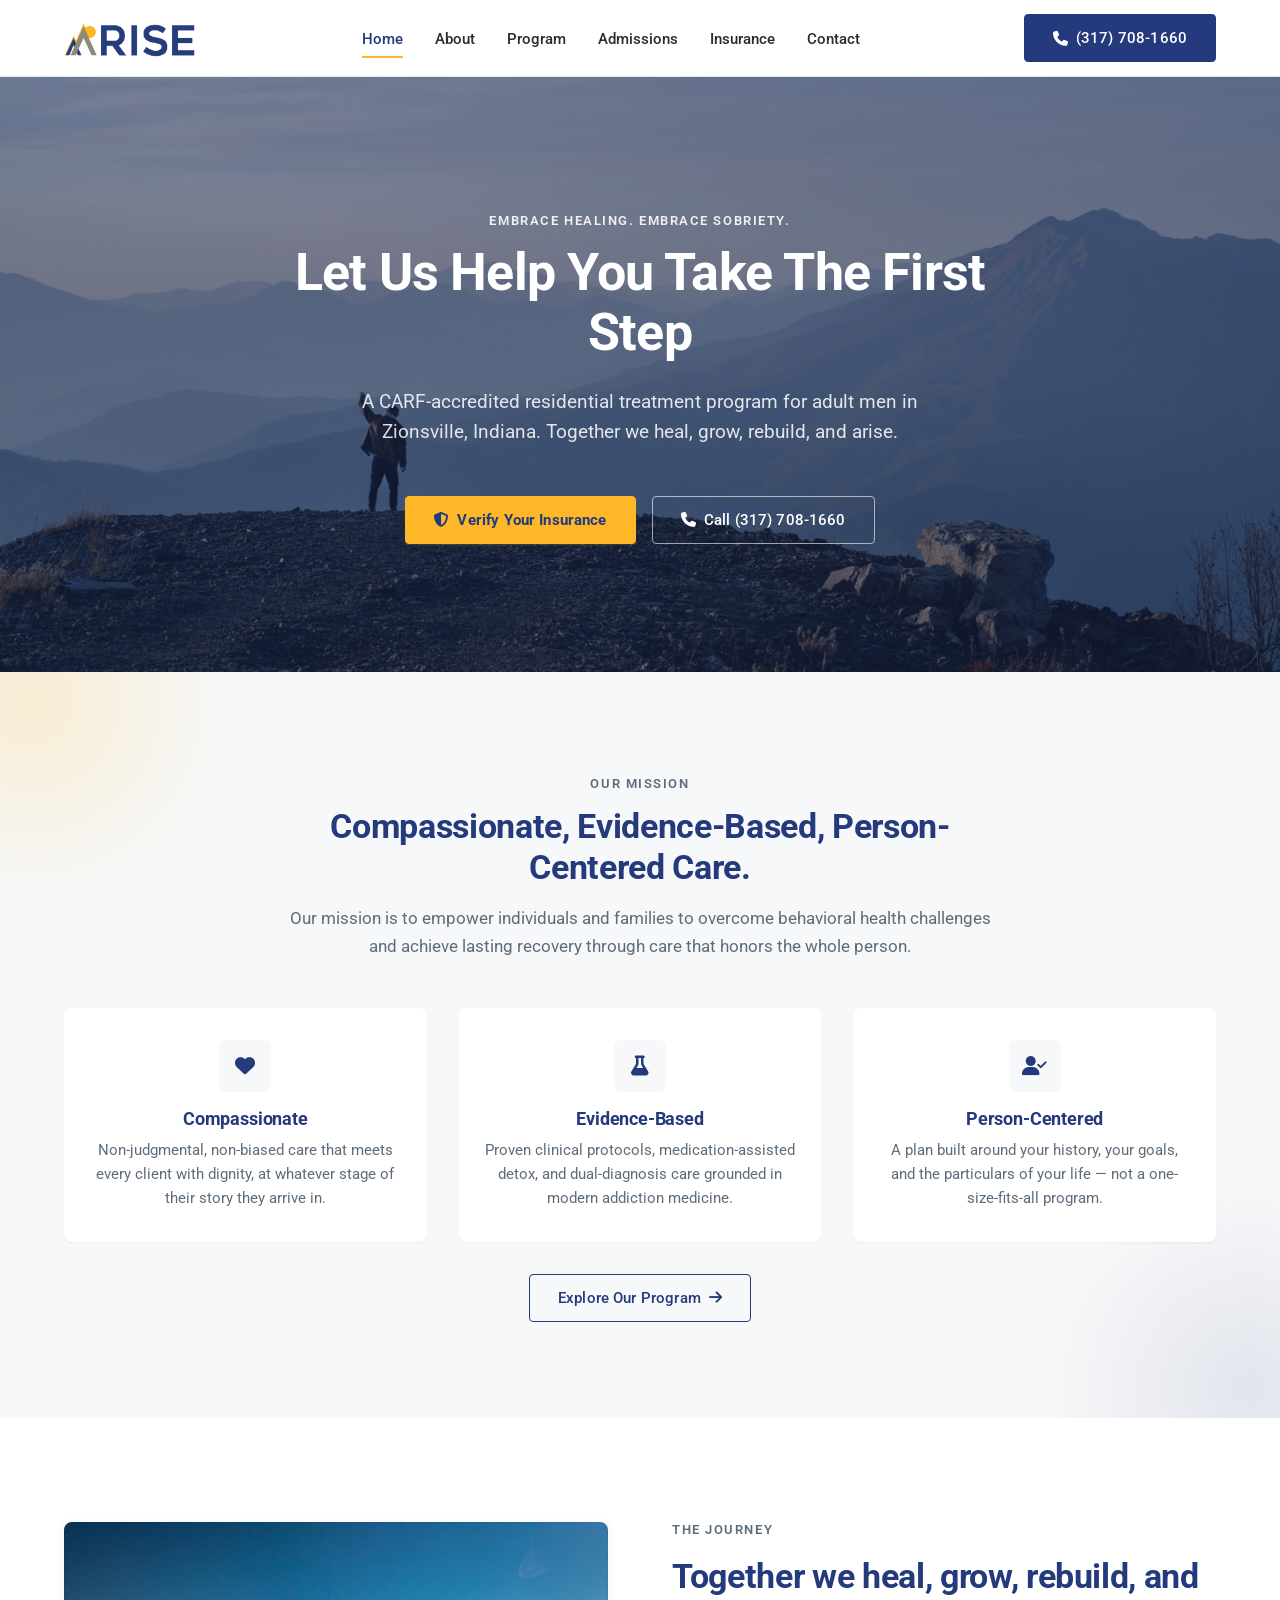
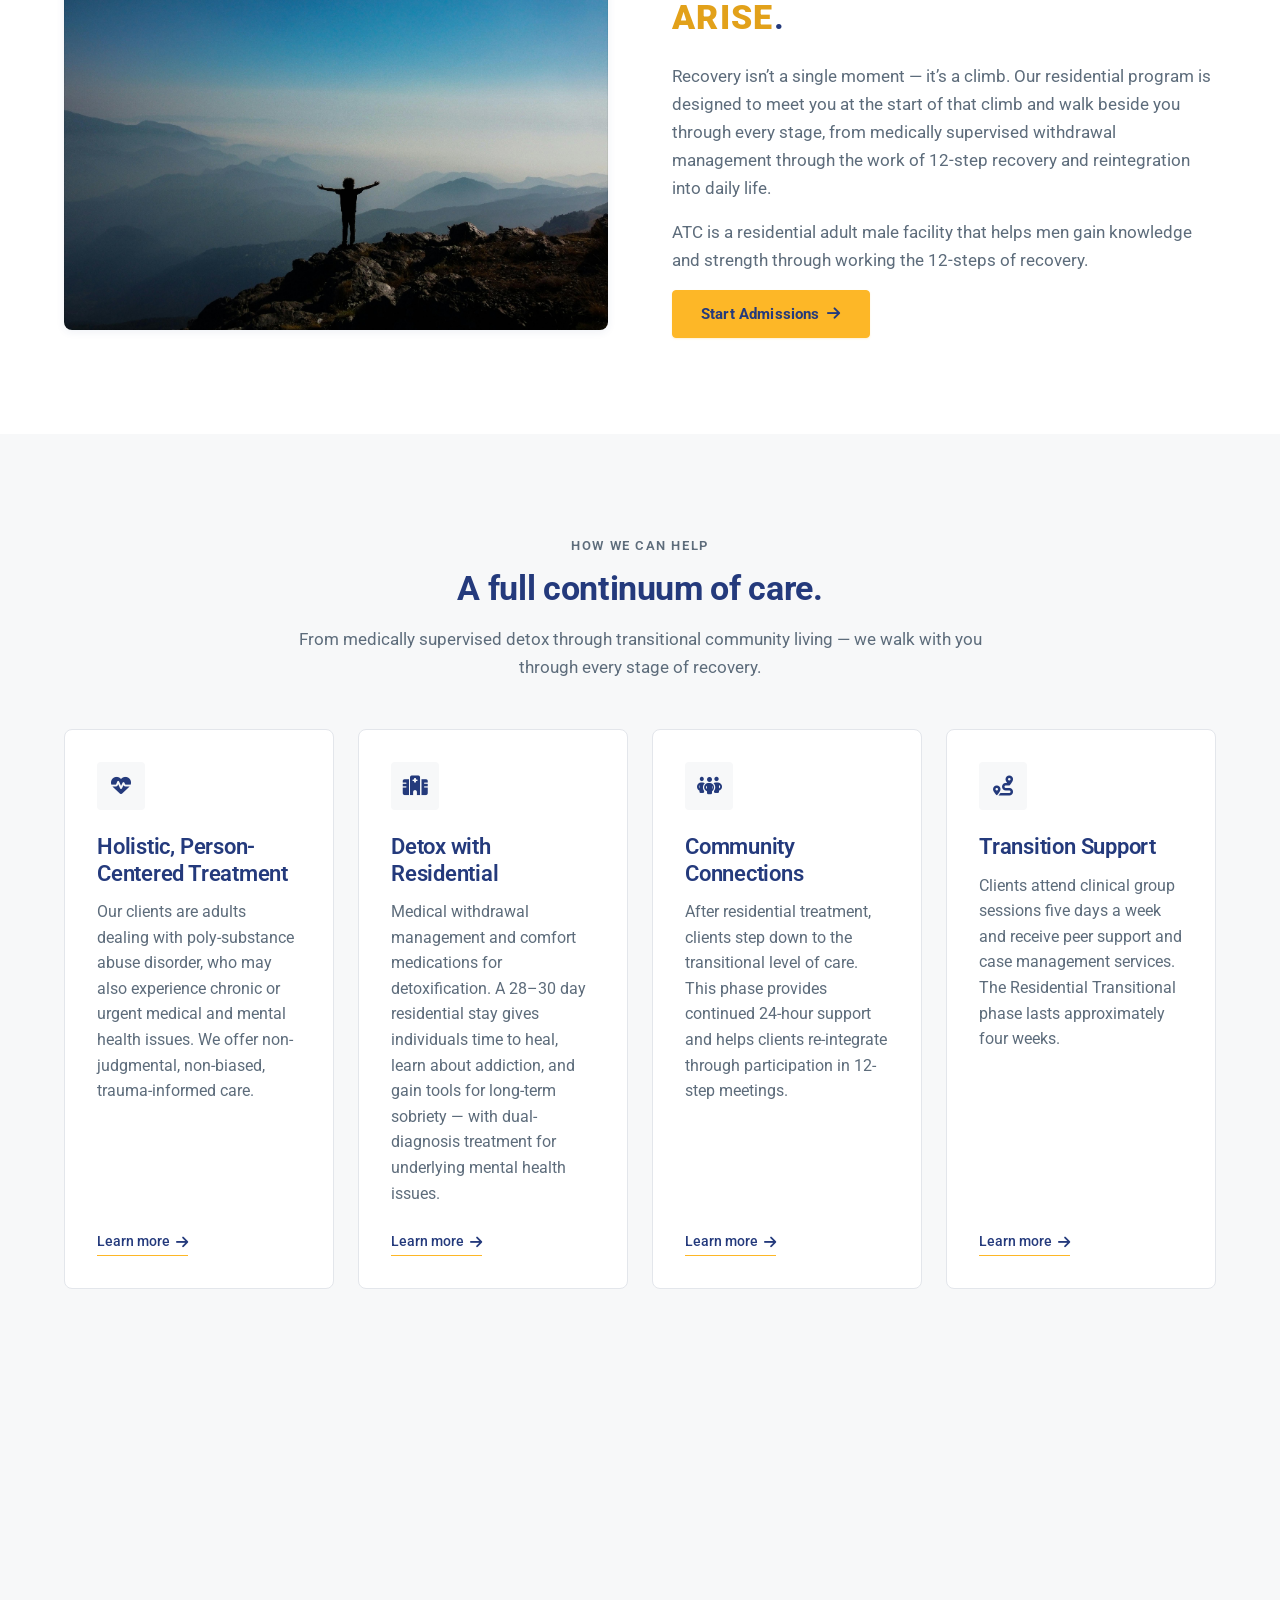
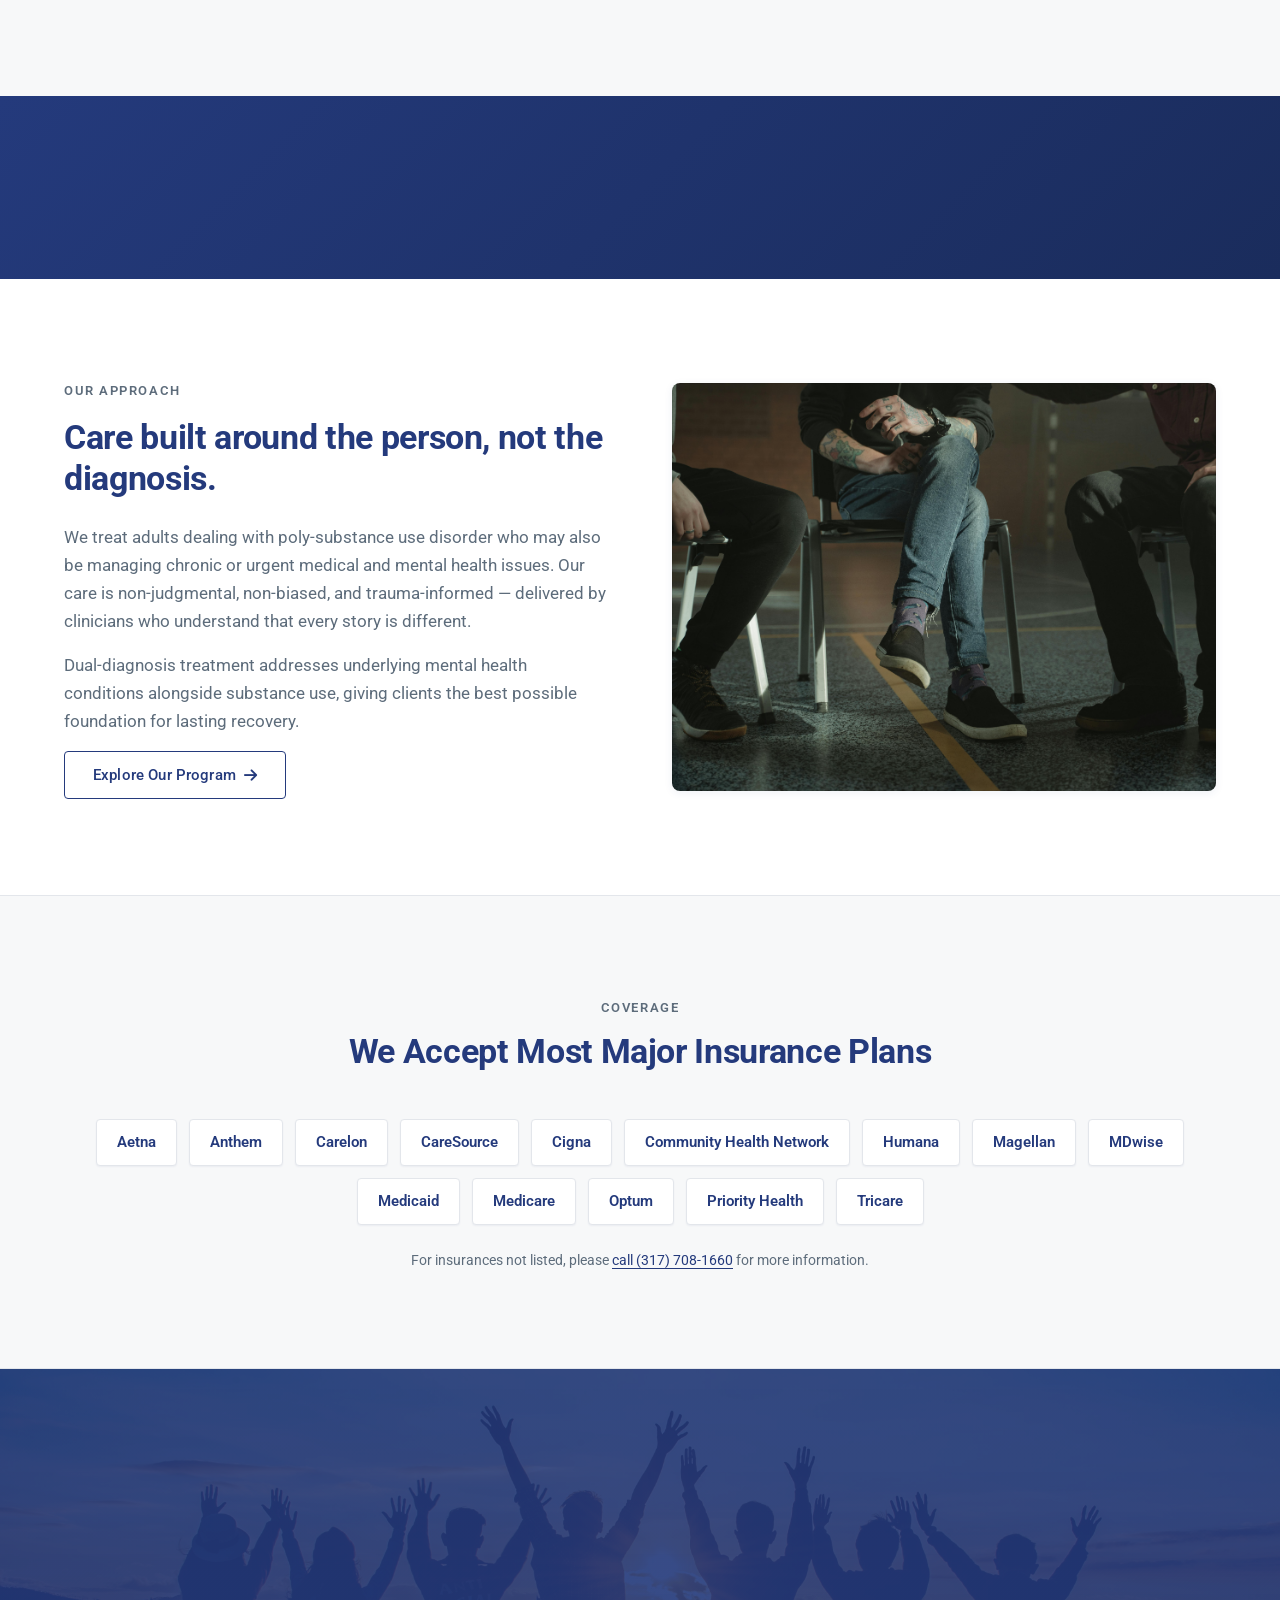
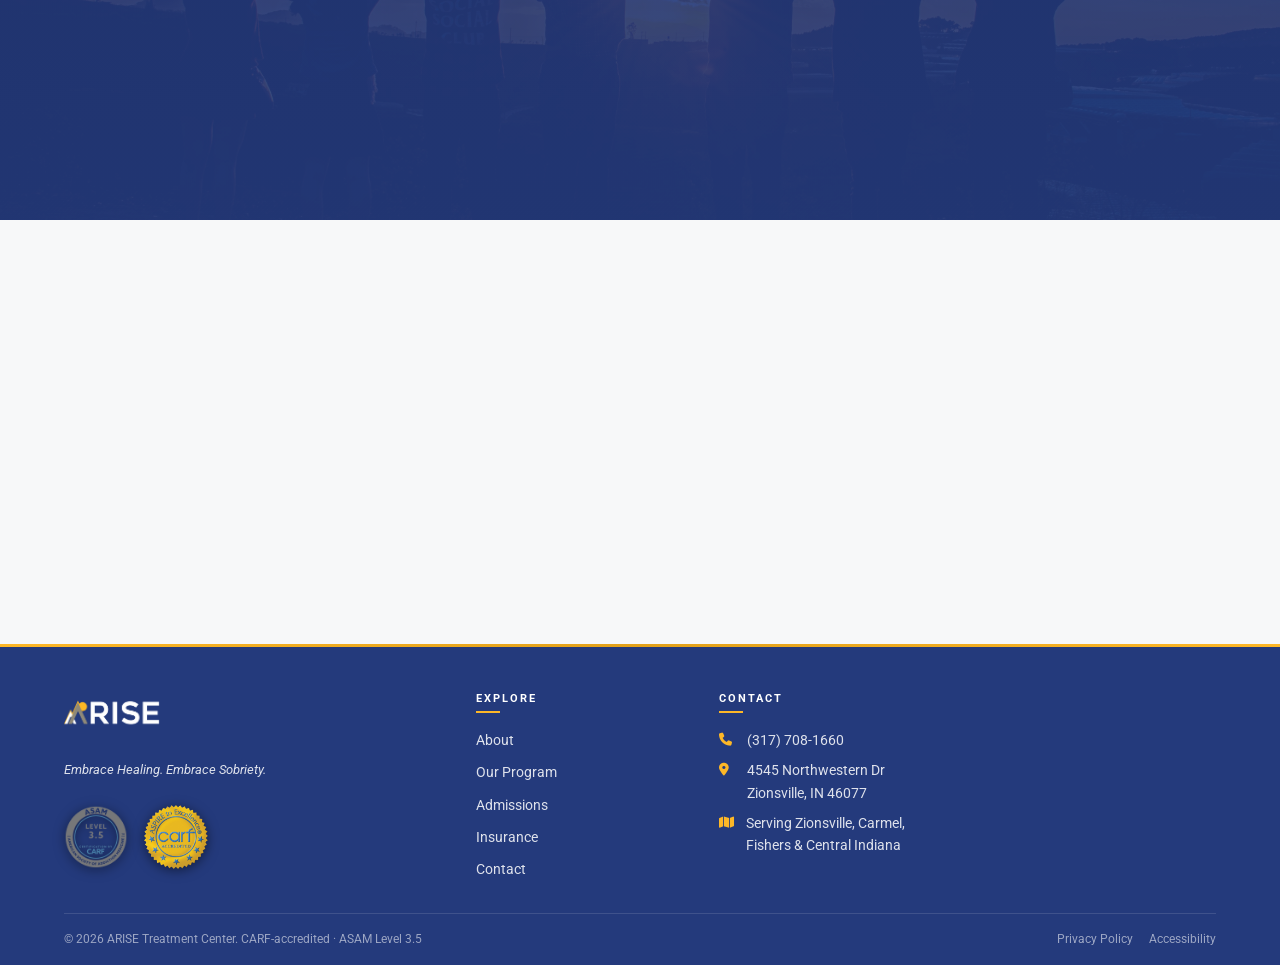
==== commit 54bed7b5: "updates to design - paused on building privacy policy and accessbility - need to fix links then good" ====
--- a/index.html
+++ b/index.html
@@ -44,8 +44,6 @@
           <li><a href="program.html">Program</a></li>
           <li><a href="admissions.html">Admissions</a></li>
           <li><a href="insurance.html">Insurance</a></li>
-          <li><a href="team.html">Team</a></li>
-          <li><a href="blog/index.html">Blog</a></li>
           <li><a href="contact.html">Contact</a></li>
         </ul>
       </nav>
@@ -69,8 +67,6 @@
         <li><a href="program.html">Program</a></li>
         <li><a href="admissions.html">Admissions</a></li>
         <li><a href="insurance.html">Insurance</a></li>
-        <li><a href="team.html">Team</a></li>
-        <li><a href="blog/index.html">Blog</a></li>
         <li><a href="contact.html">Contact</a></li>
       </ul>
       <a class="btn btn-secondary mobile-nav__cta" href="tel:+13177081660">
@@ -105,7 +101,7 @@
     </section>
 
     <!-- ============== MISSION ============== -->
-    <section class="section section--mist mission" aria-labelledby="mission-heading">
+    <section class="section section--off-white mission" aria-labelledby="mission-heading">
       <div class="container">
         <div class="section-heading">
           <span class="eyebrow">Our Mission</span>
@@ -148,7 +144,7 @@
       <div class="container">
         <div class="split">
           <div class="split__media">
-            <img src="assets/images/photos/climb-first-step.jpg" alt="Person ascending a mountain at sunrise, symbolizing the first step of recovery.">
+            <img src="assets/images/photos/pexels-sehmullah-18015265.jpg" alt="Person standing on a mountain summit with arms spread wide, overlooking misty blue ranges.">
           </div>
           <div class="split__body">
             <span class="eyebrow">The Journey</span>
@@ -173,7 +169,7 @@
     </section>
 
     <!-- ============== SERVICES ============== -->
-    <section class="section section--sand" aria-labelledby="services-heading">
+    <section class="section section--off-white" aria-labelledby="services-heading">
       <div class="container">
         <div class="section-heading">
           <span class="eyebrow">How We Can Help</span>
@@ -268,11 +264,11 @@
     </section>
 
     <!-- ============== IMAGE + TEXT SPLIT 2 ============== -->
-    <section class="section section--sky" aria-labelledby="care-heading">
+    <section class="section section--white" aria-labelledby="care-heading">
       <div class="container">
         <div class="split split--reverse">
           <div class="split__media">
-            <img src="assets/images/photos/therapy-hands.jpg" alt="A counseling session showing a therapist and clients holding hands in support.">
+            <img src="assets/images/photos/pexels-tima-miroshnichenko-5711161.jpg" alt="Men sitting in a group therapy session.">
           </div>
           <div class="split__body">
             <span class="eyebrow">Our Approach</span>
@@ -369,6 +365,10 @@
         <div>
           <a class="site-footer__brand" href="index.html"><img src="assets/images/logo/FULL_WORD_w.png" alt="ARISE Treatment Center"></a>
           <p class="site-footer__tagline">Embrace Healing. Embrace Sobriety.</p>
+          <div class="site-footer__seals">
+            <img src="assets/images/asam-level-35.png" alt="ASAM Level 3.5 Certification by CARF">
+            <img src="assets/images/carf-accredited.png" alt="CARF Accredited">
+          </div>
         </div>
 
         <div>
@@ -378,14 +378,6 @@
             <li><a href="program.html">Our Program</a></li>
             <li><a href="admissions.html">Admissions</a></li>
             <li><a href="insurance.html">Insurance</a></li>
-          </ul>
-        </div>
-
-        <div>
-          <h3>More</h3>
-          <ul>
-            <li><a href="team.html">Our Team</a></li>
-            <li><a href="blog/index.html">Blog</a></li>
             <li><a href="contact.html">Contact</a></li>
           </ul>
         </div>
--- a/assets/css/styles.css
+++ b/assets/css/styles.css
@@ -2,6 +2,20 @@
    ARISE Treatment Center — Design System & Global Styles
    Clean modern. Navy + warm gray foundation, yellow as a small accent.
    ========================================================= */
+
+/* ---------- Scroll animations ---------- */
+.fade-up {
+  opacity: 0;
+  transform: translateY(24px);
+  transition: opacity 0.55s ease, transform 0.55s ease;
+}
+.fade-up.is-visible {
+  opacity: 1;
+  transform: translateY(0);
+}
+@media (prefers-reduced-motion: reduce) {
+  .fade-up { opacity: 1; transform: none; transition: none; }
+}
 
 /* ---------- Reset ---------- */
 *,
@@ -206,8 +220,8 @@
 
 .section--off-white { background: var(--color-off-white); }
 .section--white     { background: var(--color-white); }
-.section--cream     { background: #fdf6e3; }
-.section--sand      { background: #f2efe8; }
+.section--cream     { background: var(--color-off-white); }
+.section--sand      { background: var(--color-off-white); }
 .section--sky       { background: #eef2fa; }
 .section--mist      { background: #e9ecef; }
 .section--gradient-warm {
@@ -239,6 +253,7 @@
   margin-bottom: var(--space-3);
 }
 .section--navy .eyebrow { color: rgba(255, 255, 255, 0.75); }
+.hero .eyebrow { color: rgba(255, 255, 255, 0.90); }
 
 /* ---------- Buttons ---------- */
 .btn {
@@ -314,14 +329,17 @@
 .btn-outline:hover { color: var(--color-white); }
 
 .section--navy .btn-outline,
-.hero .btn-outline {
+.hero .btn-outline,
+.cta-inline .btn-outline {
   color: var(--color-white);
   border-color: rgba(255, 255, 255, 0.6);
 }
 .section--navy .btn-outline::before,
-.hero .btn-outline::before { background: var(--color-white); }
+.hero .btn-outline::before,
+.cta-inline .btn-outline::before { background: var(--color-white); }
 .section--navy .btn-outline:hover,
-.hero .btn-outline:hover {
+.hero .btn-outline:hover,
+.cta-inline .btn-outline:hover {
   color: var(--color-navy);
   border-color: var(--color-white);
 }
@@ -503,10 +521,10 @@
 /* ---------- Hero ---------- */
 .hero {
   background-color: var(--color-navy);
-  background-image: linear-gradient(rgba(26, 40, 85, 0.80), rgba(26, 40, 85, 0.70)),
-                    url("../images/photos/hero-mountain-sunset.jpg");
+  background-image: linear-gradient(rgba(26, 40, 85, 0.55), rgba(26, 40, 85, 0.45)),
+                    url("../images/photos/pexels-ilya-perelude-85999447-8936769.jpg");
   background-size: cover;
-  background-position: center 40%;
+  background-position: center 60%;
   color: var(--color-white);
   padding-block: var(--space-9);
   position: relative;
@@ -679,27 +697,25 @@
 .pillar {
   text-align: center;
   padding: var(--space-6) var(--space-5);
-  background: rgba(255, 255, 255, 0.7);
-  border: 1px solid var(--color-border);
+  background: var(--color-white);
   border-radius: var(--radius-md);
-  backdrop-filter: blur(4px);
-  transition: transform 0.25s var(--ease), border-color 0.25s var(--ease), box-shadow 0.25s var(--ease);
+  box-shadow: var(--shadow-sm);
+  transition: transform 0.25s var(--ease), box-shadow 0.25s var(--ease);
 }
 .pillar:hover {
   transform: translateY(-3px);
-  border-color: var(--color-yellow);
   box-shadow: var(--shadow-md);
 }
 .pillar__icon {
-  width: 56px;
-  height: 56px;
+  width: 52px;
+  height: 52px;
   display: inline-flex;
   align-items: center;
   justify-content: center;
-  background: var(--color-navy);
-  color: var(--color-yellow);
-  border-radius: 50%;
-  font-size: 22px;
+  background: var(--color-off-white);
+  color: var(--color-navy);
+  border-radius: var(--radius-md);
+  font-size: 20px;
   margin-bottom: var(--space-4);
 }
 .pillar__title {
@@ -707,13 +723,11 @@
   margin-bottom: var(--space-2);
   font-size: 18px;
   font-weight: var(--fw-bold);
-  text-transform: uppercase;
-  letter-spacing: 0.04em;
 }
 .pillar__body {
   color: var(--color-text-muted);
   font-size: 15px;
-  line-height: 1.55;
+  line-height: 1.6;
 }
 
 /* ---------- Section heading block ---------- */
@@ -756,13 +770,19 @@
   margin-block: var(--space-6) var(--space-5);
 }
 .insurance__list li {
-  font-weight: var(--fw-medium);
-  font-size: 14px;
-  color: var(--color-navy);
-  padding: 8px 16px;
+  font-weight: var(--fw-semibold);
+  font-size: 15px;
+  color: var(--color-navy);
+  padding: 10px 20px;
   background: var(--color-white);
   border-radius: var(--radius-sm);
   border: 1px solid var(--color-border);
+  box-shadow: var(--shadow-sm);
+  transition: box-shadow 0.2s var(--ease), transform 0.2s var(--ease);
+}
+.insurance__list li:hover {
+  box-shadow: var(--shadow-md);
+  transform: translateY(-1px);
 }
 .insurance__note {
   text-align: center;
@@ -774,7 +794,7 @@
 .testimonial {
   background-color: var(--color-navy);
   background-image: linear-gradient(rgba(36, 58, 124, 0.88), rgba(36, 58, 124, 0.92)),
-                    url("../images/photos/hands-stacked.jpg");
+                    url("../images/photos/pexels-minan1398-853168.jpg");
   background-size: cover;
   background-position: center;
   color: var(--color-white);
@@ -797,7 +817,7 @@
 }
 .testimonial q {
   display: block;
-  font-size: 22px;
+  font-size: 19px;
   font-style: italic;
   font-weight: var(--fw-regular);
   line-height: 1.5;
@@ -816,7 +836,7 @@
   text-transform: uppercase;
 }
 @media (min-width: 1025px) {
-  .testimonial q { font-size: 26px; }
+  .testimonial q { font-size: 22px; }
 }
 
 /* ---------- Inline CTA strip (mid-page) ---------- */
@@ -1004,6 +1024,11 @@
   .timeline {
     grid-template-columns: repeat(4, 1fr);
     gap: var(--space-5);
+  }
+  .timeline--3 {
+    grid-template-columns: repeat(3, 1fr);
+    max-width: 900px;
+    margin-inline: auto;
   }
   .timeline::before {
     content: "";
@@ -1211,60 +1236,52 @@
 
 /* ---------- Final CTA (above footer) ---------- */
 .cta-band {
-  background: linear-gradient(135deg, var(--color-navy) 0%, var(--color-navy-dark) 100%);
-  color: var(--color-white);
+  background: var(--color-off-white);
+  color: var(--color-text);
   text-align: center;
   position: relative;
   overflow: hidden;
-}
-.cta-band::before {
-  content: "";
-  position: absolute;
-  top: 50%; left: 50%;
-  width: 780px; height: 780px;
-  transform: translate(-50%, -50%);
-  background: radial-gradient(circle, rgba(253, 183, 39, 0.14) 0%, transparent 62%);
-  pointer-events: none;
+  padding-block: var(--space-7);
 }
 .cta-band > .container { position: relative; z-index: 1; }
 
-.cta-band .eyebrow { color: var(--color-yellow); }
+.cta-band .eyebrow { color: var(--color-text-muted); }
 .cta-band h2 {
-  color: var(--color-white);
+  color: var(--color-navy);
   margin-bottom: var(--space-4);
 }
 .cta-band p {
-  color: rgba(255, 255, 255, 0.90);
+  color: var(--color-text-muted);
   max-width: 600px;
   margin-inline: auto;
   font-size: 17px;
 }
 .cta-band__phone {
-  font-size: 36px;
+  font-size: 26px;
   font-weight: var(--fw-bold);
   letter-spacing: -0.01em;
   display: inline-flex;
   align-items: center;
   gap: var(--space-2);
   margin-block: var(--space-5);
-  color: var(--color-yellow);
+  color: var(--color-navy);
   text-decoration: none;
   transition: color 0.2s var(--ease), transform 0.2s var(--ease);
 }
 .cta-band__phone i {
   font-size: 24px;
-  color: var(--color-yellow);
+  color: var(--color-yellow-dark);
 }
 .cta-band__phone:hover {
-  color: var(--color-white);
+  color: var(--color-navy-dark);
   transform: translateY(-1px);
 }
-.cta-band__phone:hover i { color: var(--color-white); }
+.cta-band__phone:hover i { color: var(--color-yellow-dark); }
 .cta-band__available {
   display: block;
   font-size: 13px;
   font-weight: var(--fw-regular);
-  color: rgba(255, 255, 255, 0.7);
+  color: var(--color-text-muted);
   letter-spacing: 0.08em;
   text-transform: uppercase;
   margin-bottom: var(--space-4);
@@ -1274,17 +1291,6 @@
   flex-wrap: wrap;
   gap: var(--space-4);
   justify-content: center;
-}
-
-/* Ensure outline button is visible on navy gradient */
-.cta-band .btn-outline {
-  color: var(--color-white);
-  border-color: rgba(255, 255, 255, 0.7);
-}
-.cta-band .btn-outline::before { background: var(--color-white); }
-.cta-band .btn-outline:hover {
-  color: var(--color-navy);
-  border-color: var(--color-white);
 }
 
 /* ---------- Contact / map ---------- */
@@ -1368,6 +1374,18 @@
   height: 38px;
   width: auto;
 }
+.site-footer__seals {
+  display: flex;
+  align-items: center;
+  gap: var(--space-4);
+  margin-top: var(--space-5);
+}
+.site-footer__seals img {
+  height: 64px;
+  width: auto;
+  filter: drop-shadow(0 2px 6px rgba(0, 0, 0, 0.5));
+}
+
 .site-footer__tagline {
   font-size: 13px;
   color: rgba(255, 255, 255, 0.65);
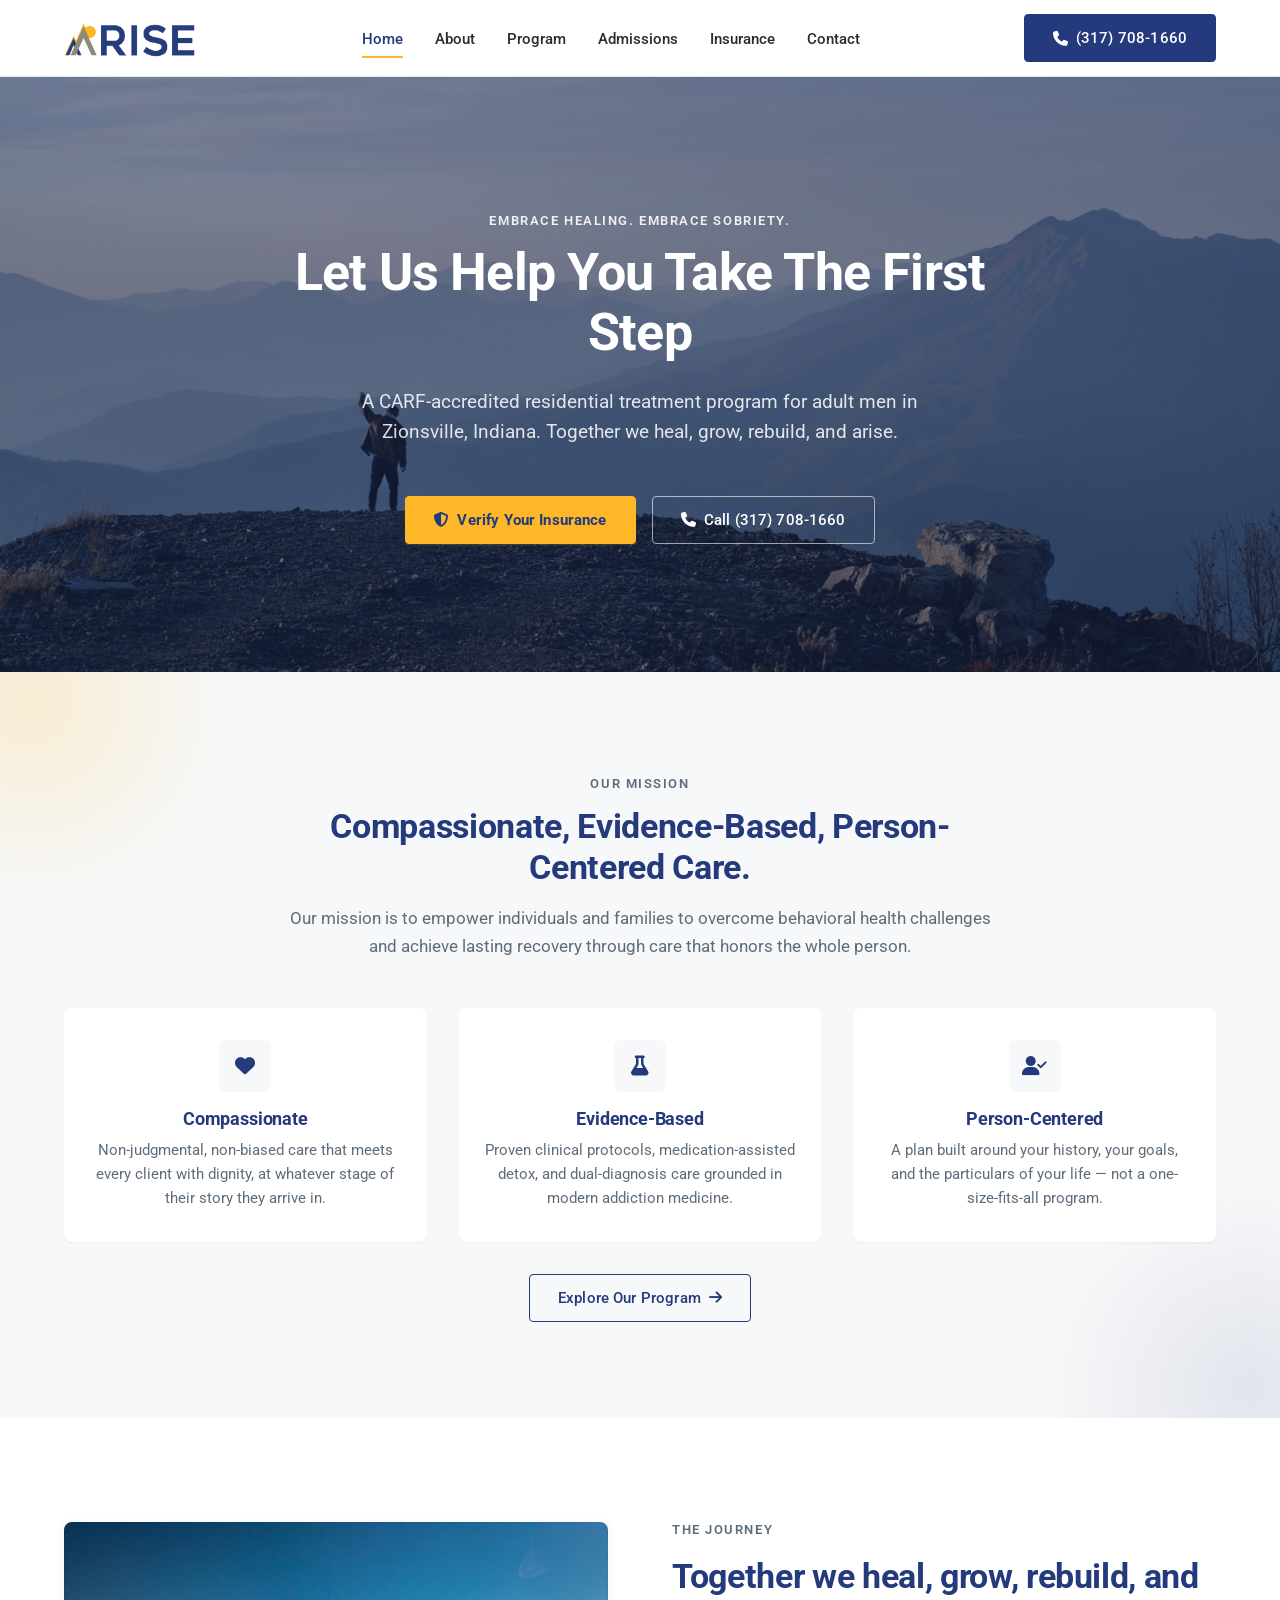
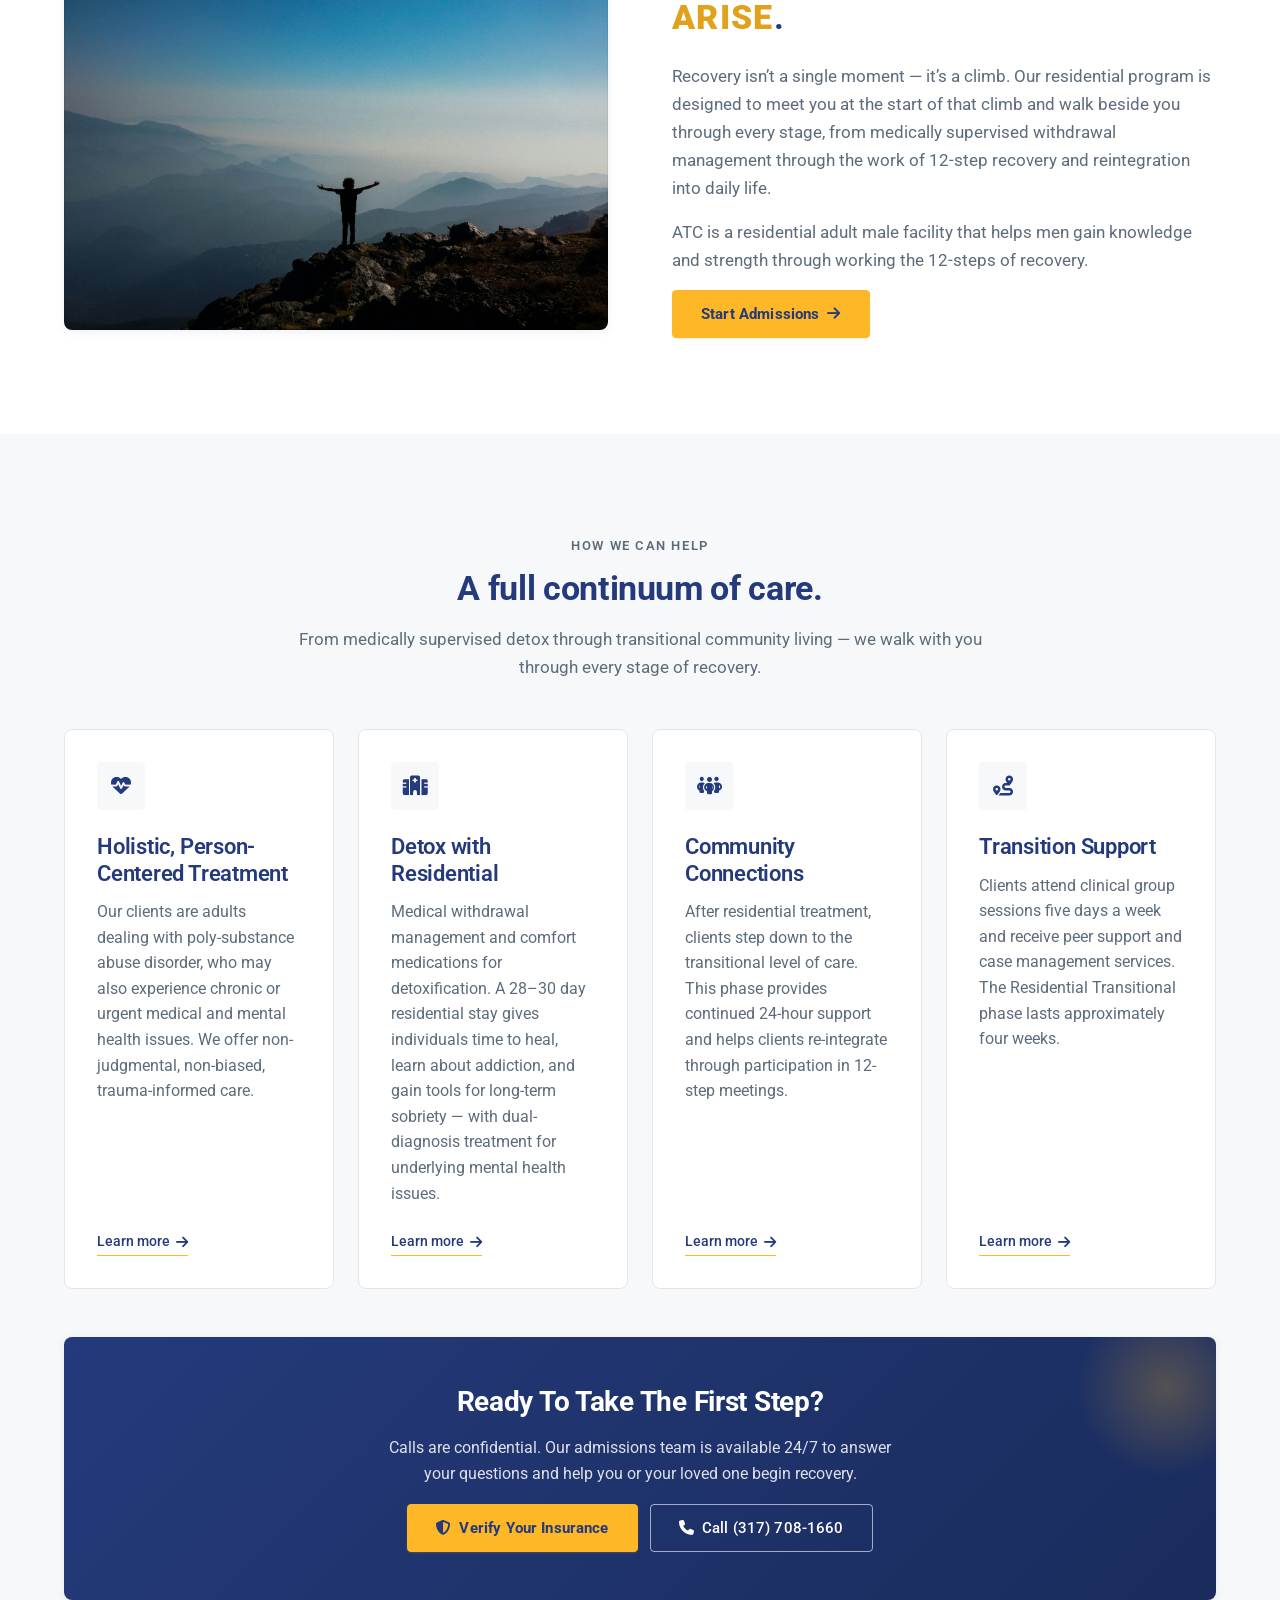
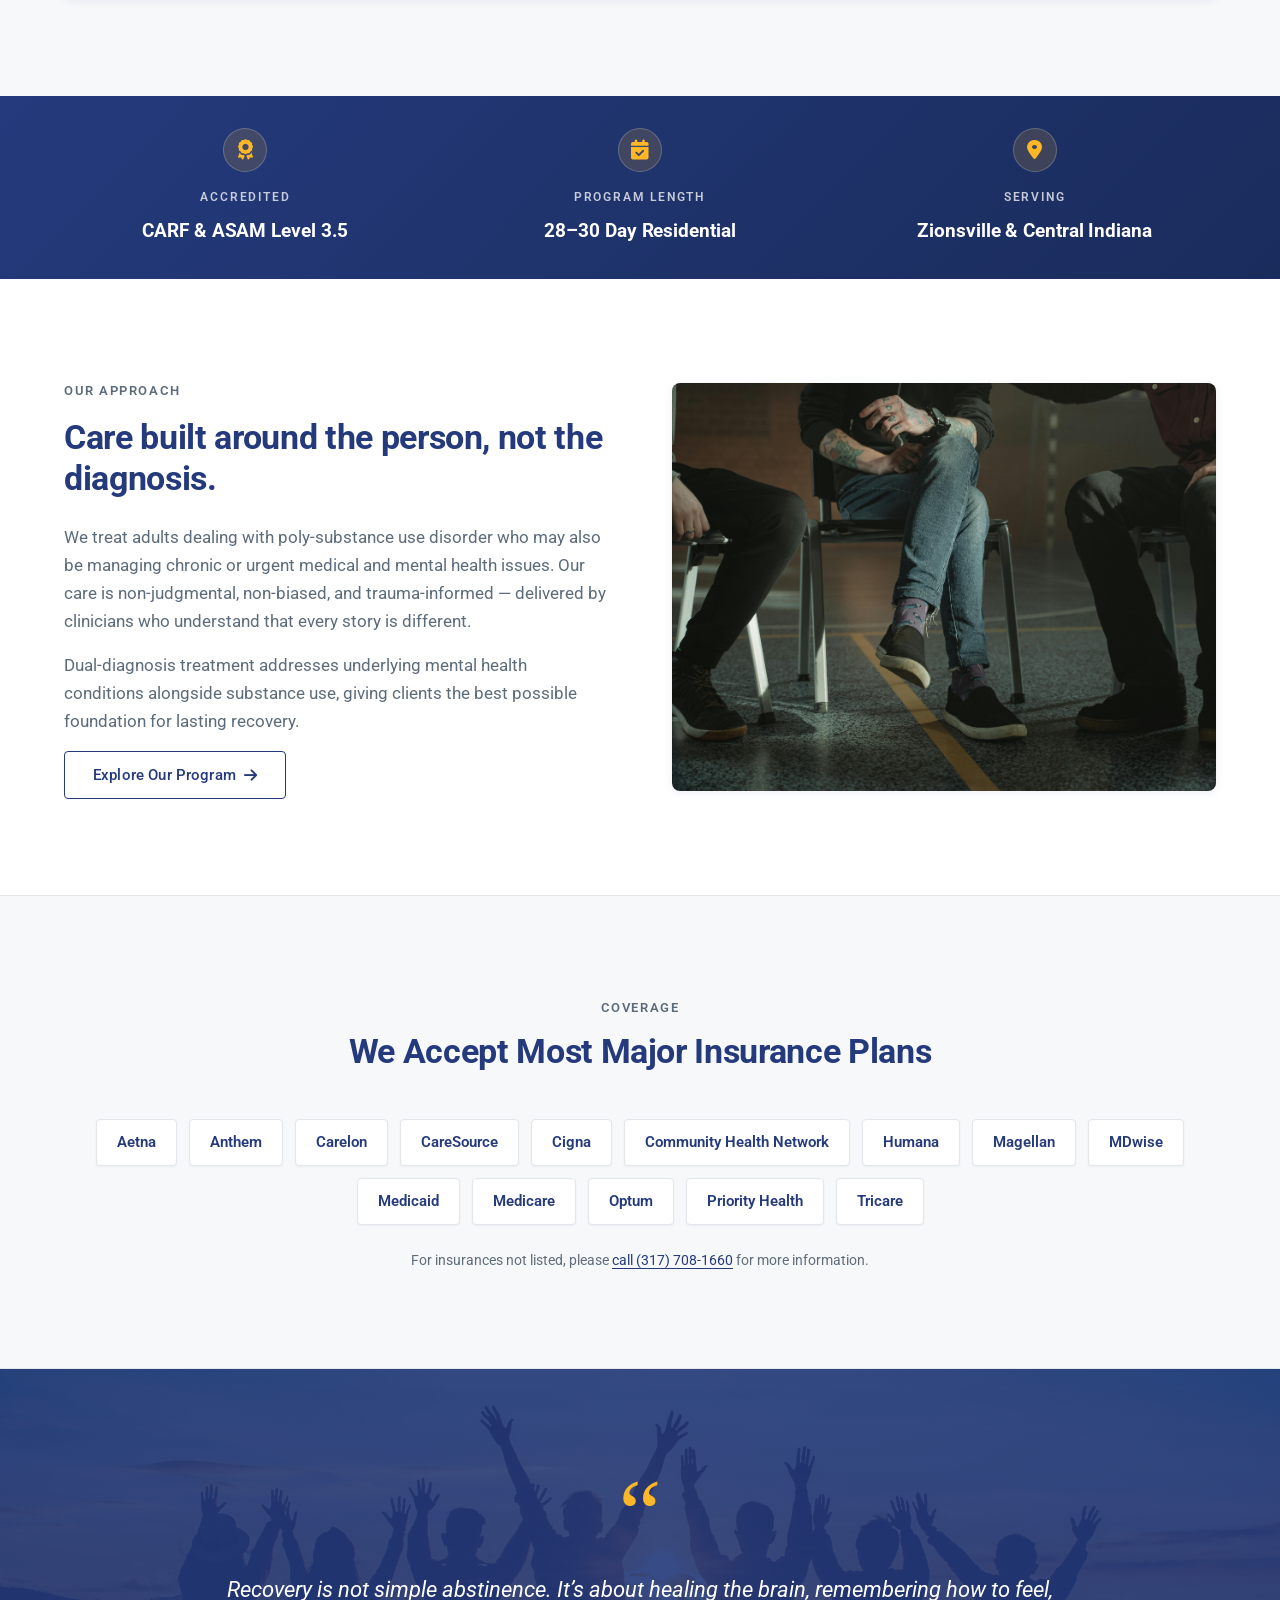
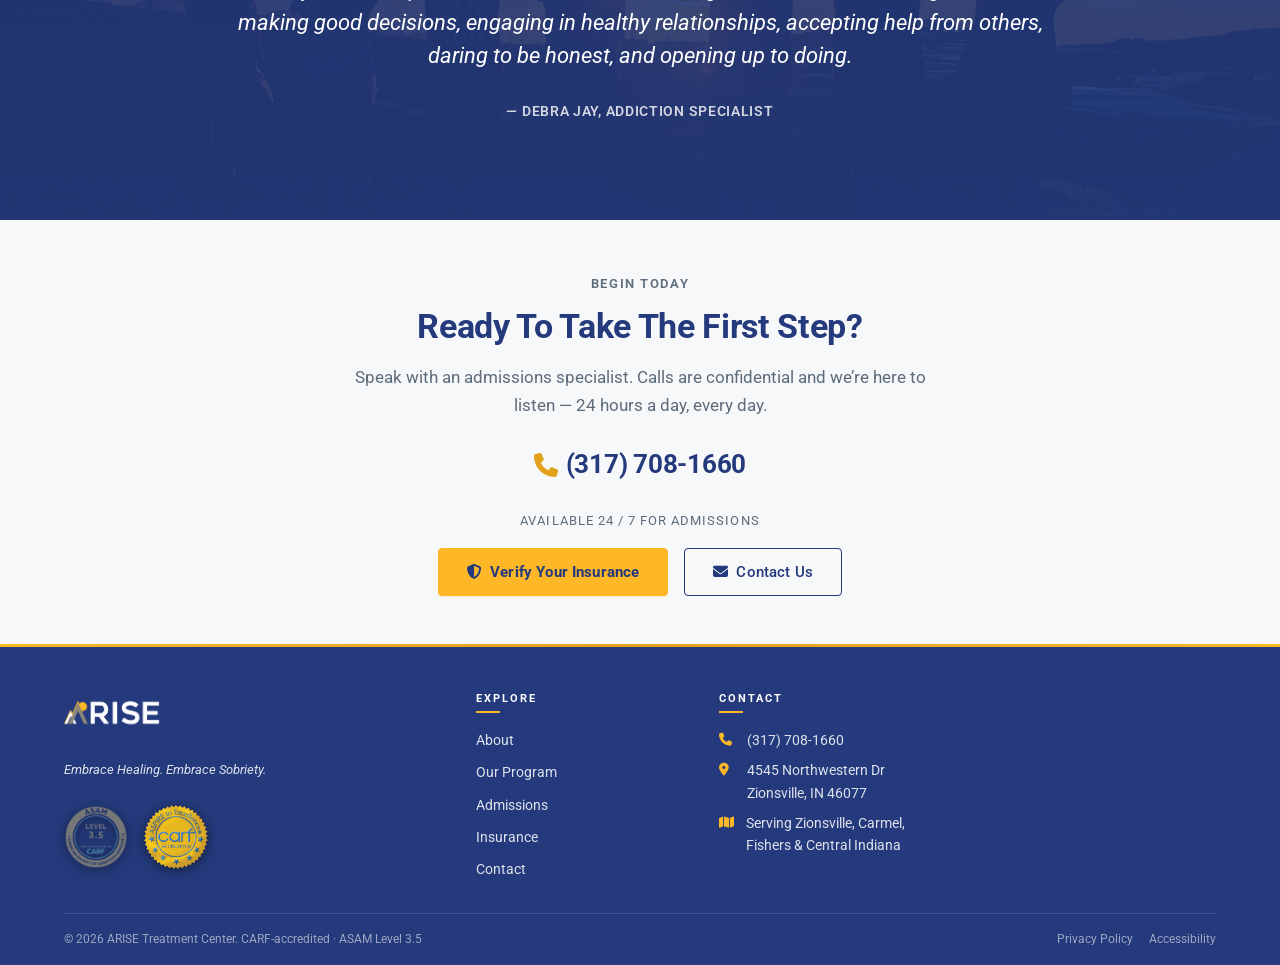
==== commit d84d45f6: "links + pp + accessbiilty" ====
--- a/index.html
+++ b/index.html
@@ -87,8 +87,7 @@
           Together we heal, grow, rebuild, and arise.
         </p>
         <div class="hero__actions">
-          <!-- TODO: Replace with Microsoft Forms URL for insurance verification -->
-          <a class="btn btn-primary" href="#">
+          <a class="btn btn-primary" href="https://forms.office.com/r/EzYd8VYrSp" target="_blank" rel="noopener noreferrer">
             <i class="fa-solid fa-shield-halved" aria-hidden="true"></i>
             Verify Your Insurance
           </a>
@@ -226,8 +225,7 @@
           <h3>Ready To Take The First Step?</h3>
           <p>Calls are confidential. Our admissions team is available 24/7 to answer your questions and help you or your loved one begin recovery.</p>
           <div class="cta-inline__actions">
-            <!-- TODO: Replace with Microsoft Forms URL for insurance verification -->
-            <a class="btn btn-primary" href="#">
+            <a class="btn btn-primary" href="https://forms.office.com/r/EzYd8VYrSp" target="_blank" rel="noopener noreferrer">
               <i class="fa-solid fa-shield-halved" aria-hidden="true"></i>
               Verify Your Insurance
             </a>
@@ -344,8 +342,7 @@
         <span class="cta-band__available">Available 24 / 7 for admissions</span>
 
         <div class="cta-band__actions">
-          <!-- TODO: Replace with Microsoft Forms URL for insurance verification -->
-          <a class="btn btn-primary" href="#">
+          <a class="btn btn-primary" href="https://forms.office.com/r/EzYd8VYrSp" target="_blank" rel="noopener noreferrer">
             <i class="fa-solid fa-shield-halved" aria-hidden="true"></i>
             Verify Your Insurance
           </a>
@@ -404,8 +401,8 @@
       <div class="site-footer__bottom">
         <span>&copy; 2026 ARISE Treatment Center. CARF-accredited &middot; ASAM Level 3.5</span>
         <div class="site-footer__bottom-links">
-          <a href="#">Privacy Policy</a>
-          <a href="#">Accessibility</a>
+          <a href="privacy.html">Privacy Policy</a>
+          <a href="accessibility.html">Accessibility</a>
         </div>
       </div>
     </div>
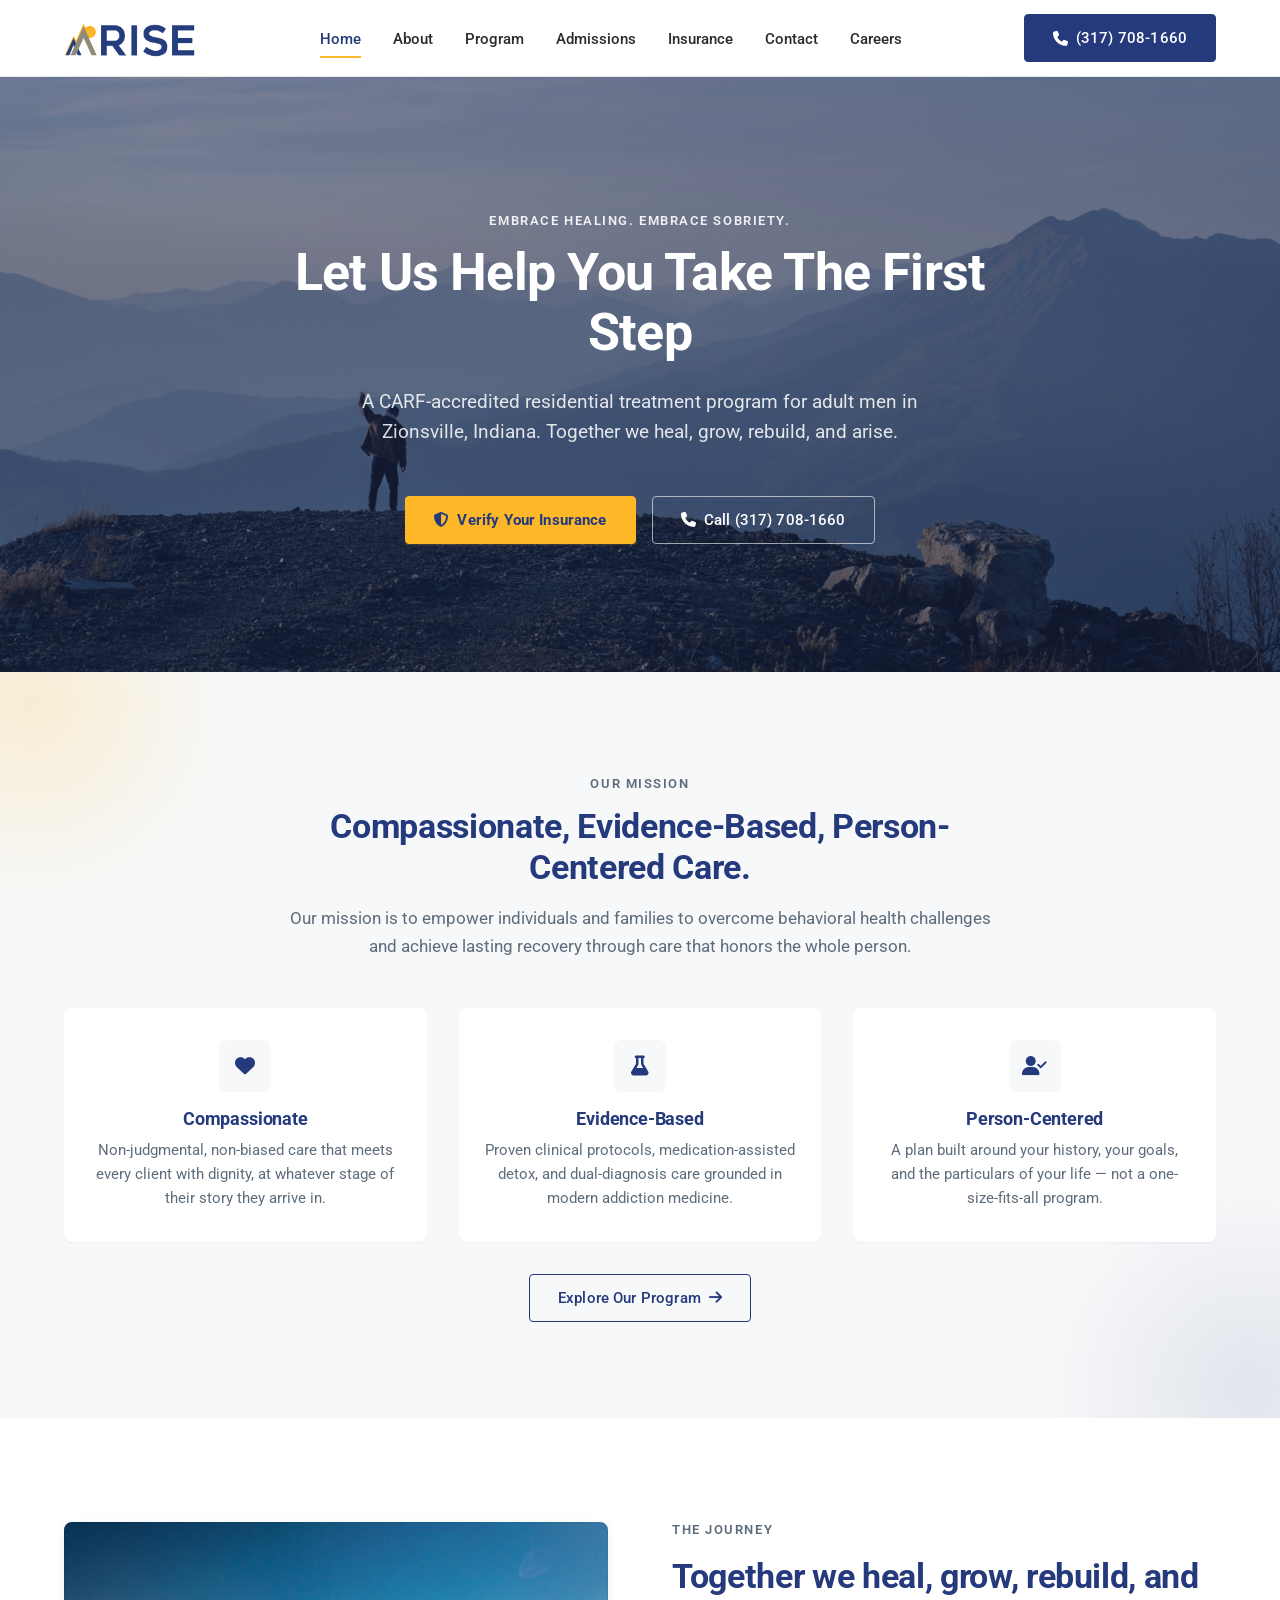
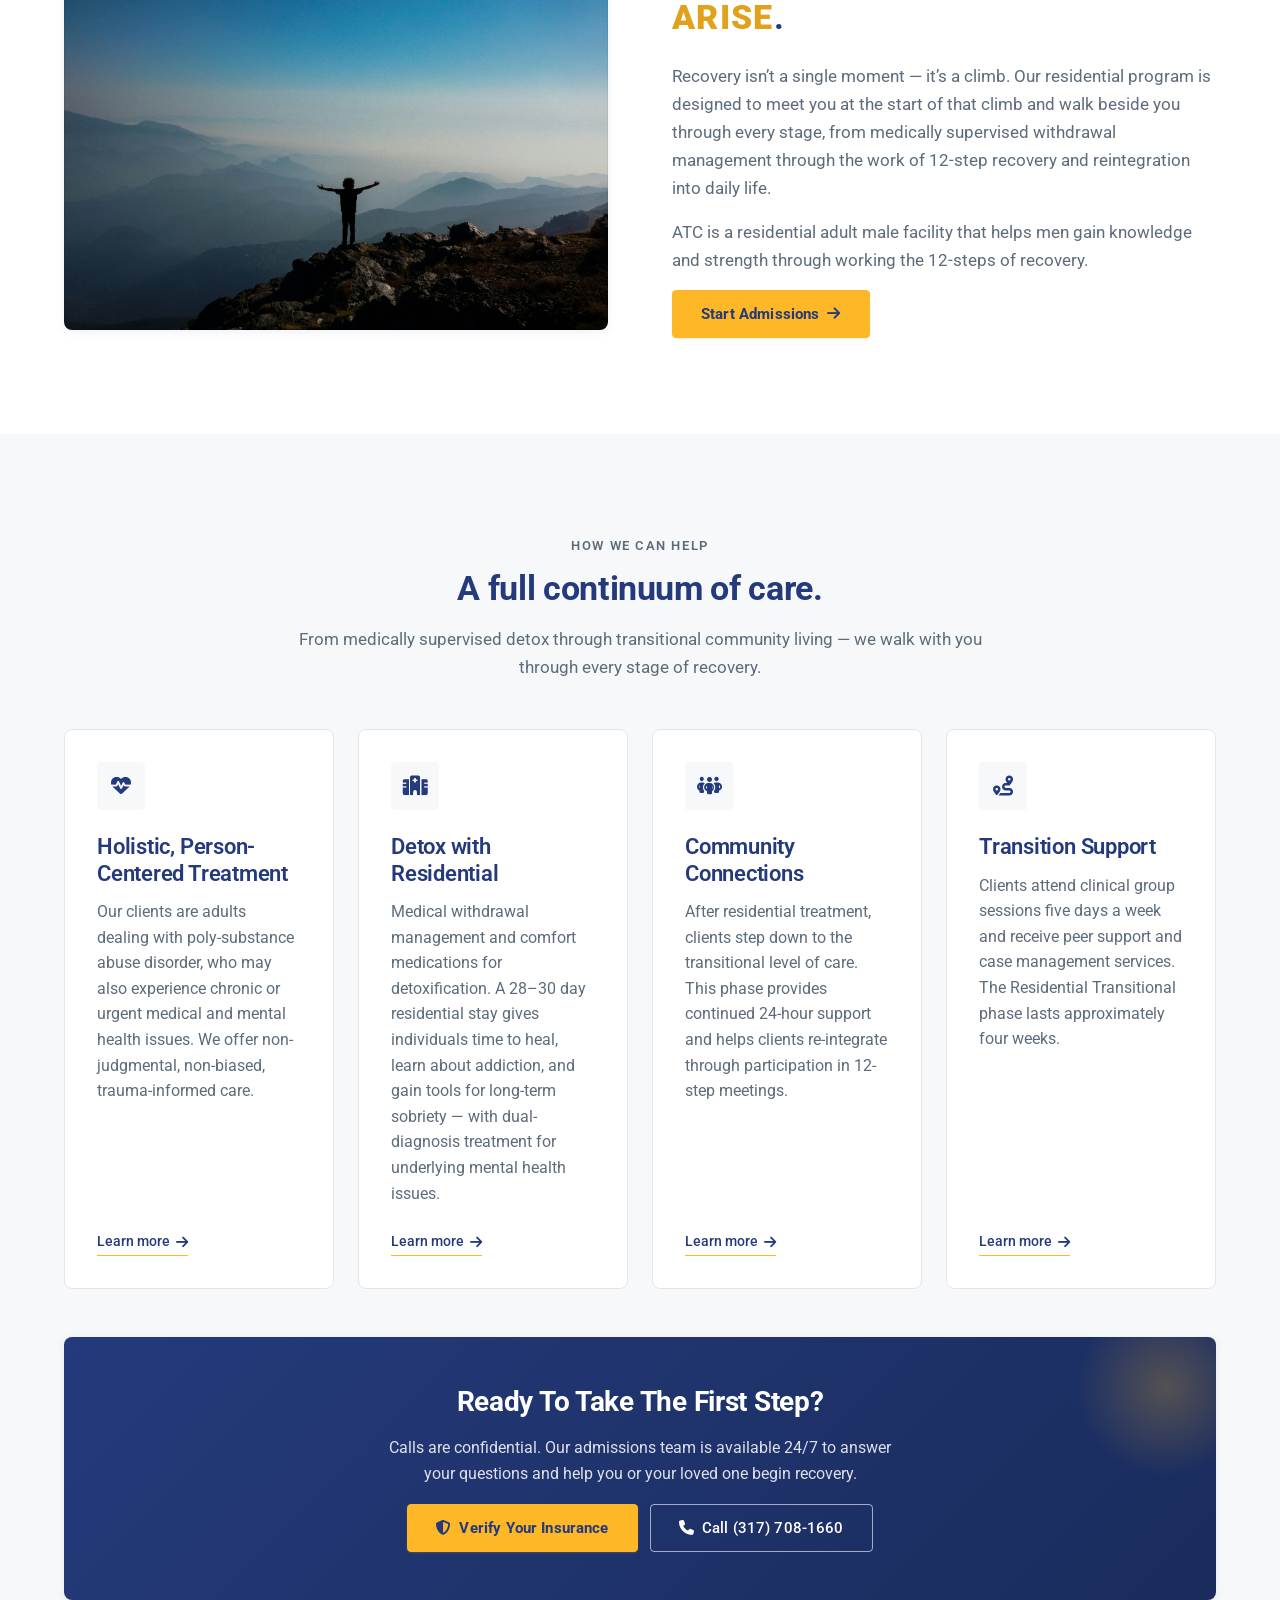
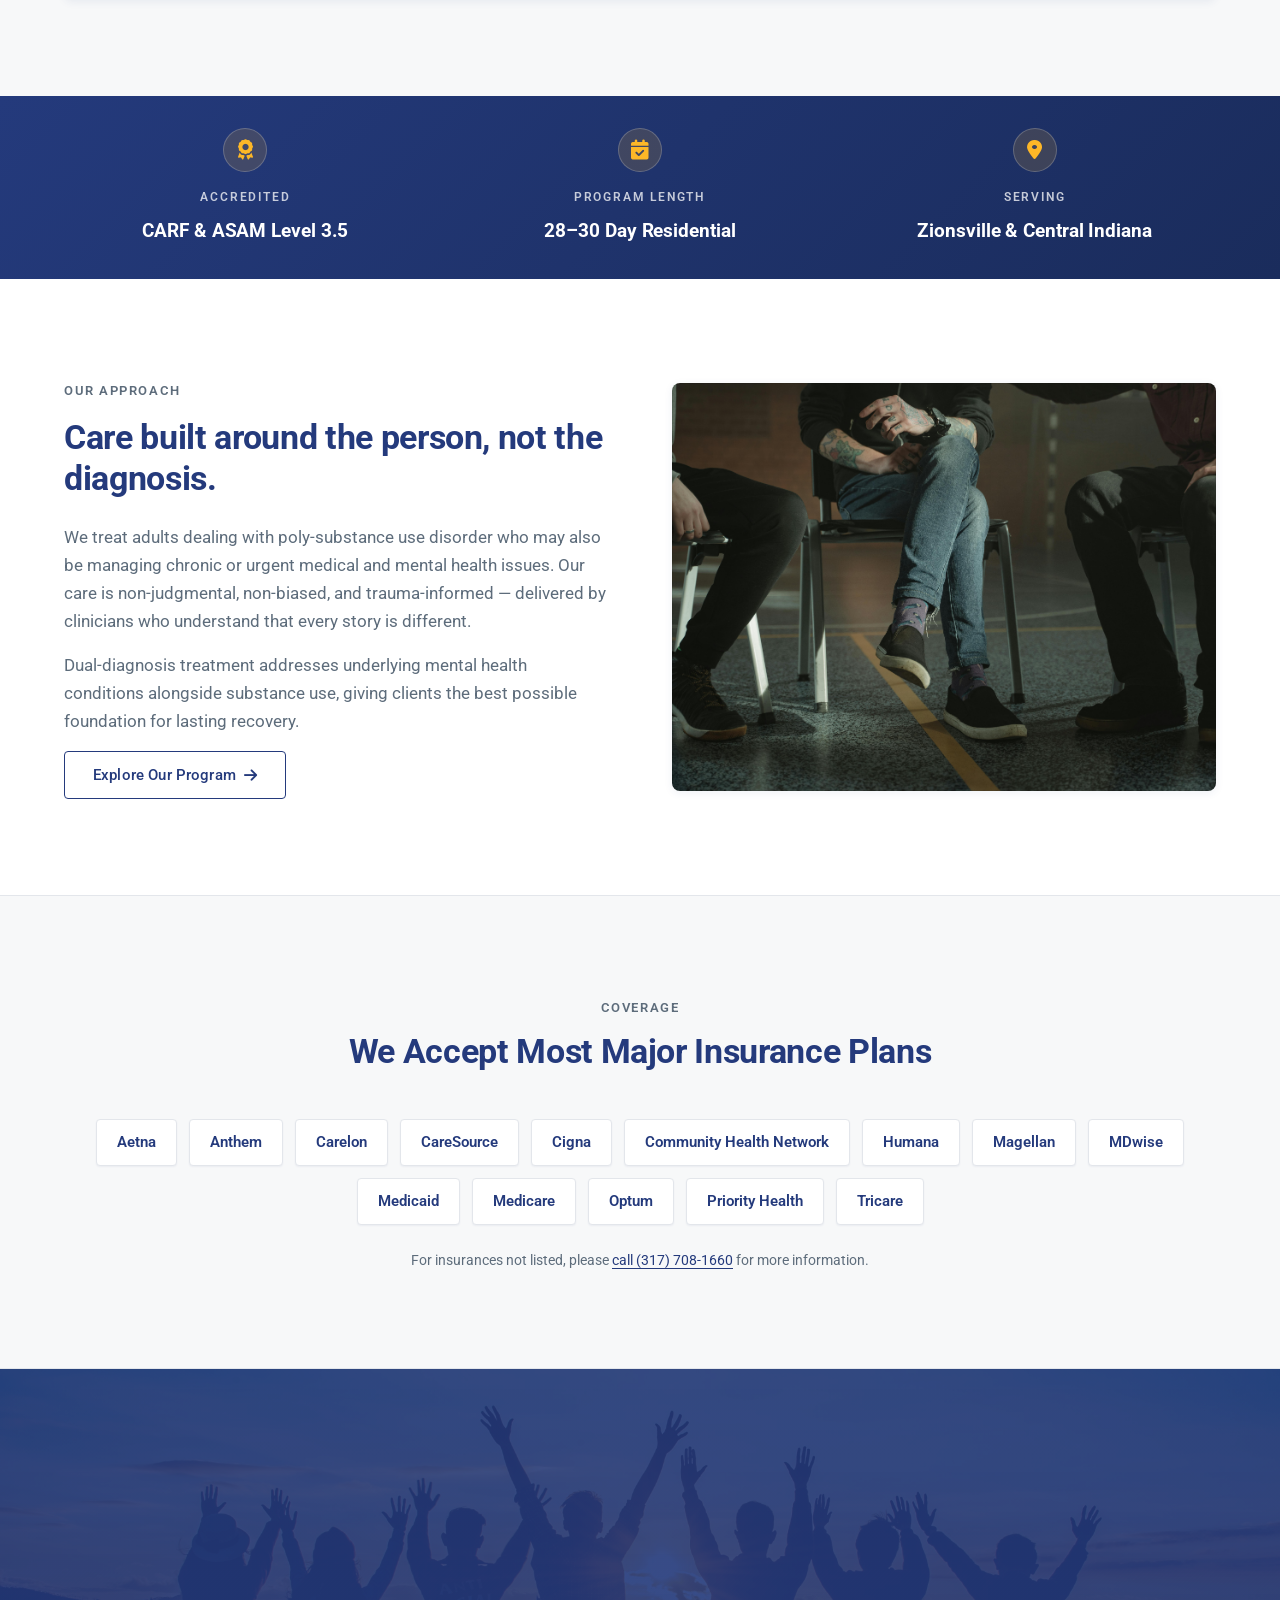
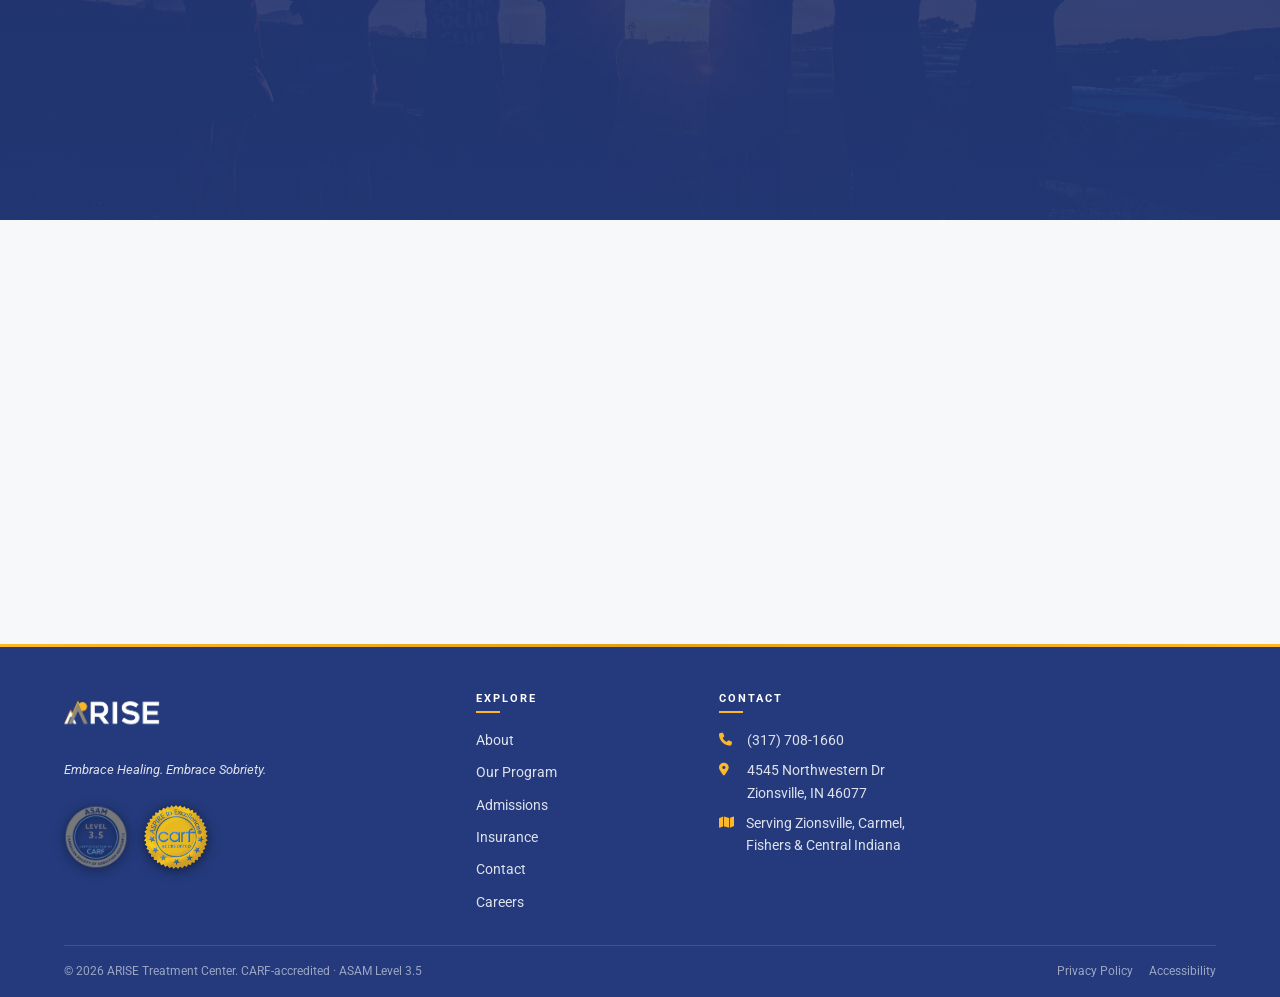
==== commit 8a313872: "Addition of Careers Page + nav bar update" ====
--- a/index.html
+++ b/index.html
@@ -45,6 +45,7 @@
           <li><a href="admissions.html">Admissions</a></li>
           <li><a href="insurance.html">Insurance</a></li>
           <li><a href="contact.html">Contact</a></li>
+          <li><a href="careers.html">Careers</a></li>
         </ul>
       </nav>
 
@@ -68,6 +69,7 @@
         <li><a href="admissions.html">Admissions</a></li>
         <li><a href="insurance.html">Insurance</a></li>
         <li><a href="contact.html">Contact</a></li>
+        <li><a href="careers.html">Careers</a></li>
       </ul>
       <a class="btn btn-secondary mobile-nav__cta" href="tel:+13177081660">
         <i class="fa-solid fa-phone" aria-hidden="true"></i>
@@ -376,6 +378,7 @@
             <li><a href="admissions.html">Admissions</a></li>
             <li><a href="insurance.html">Insurance</a></li>
             <li><a href="contact.html">Contact</a></li>
+            <li><a href="careers.html">Careers</a></li>
           </ul>
         </div>
 
